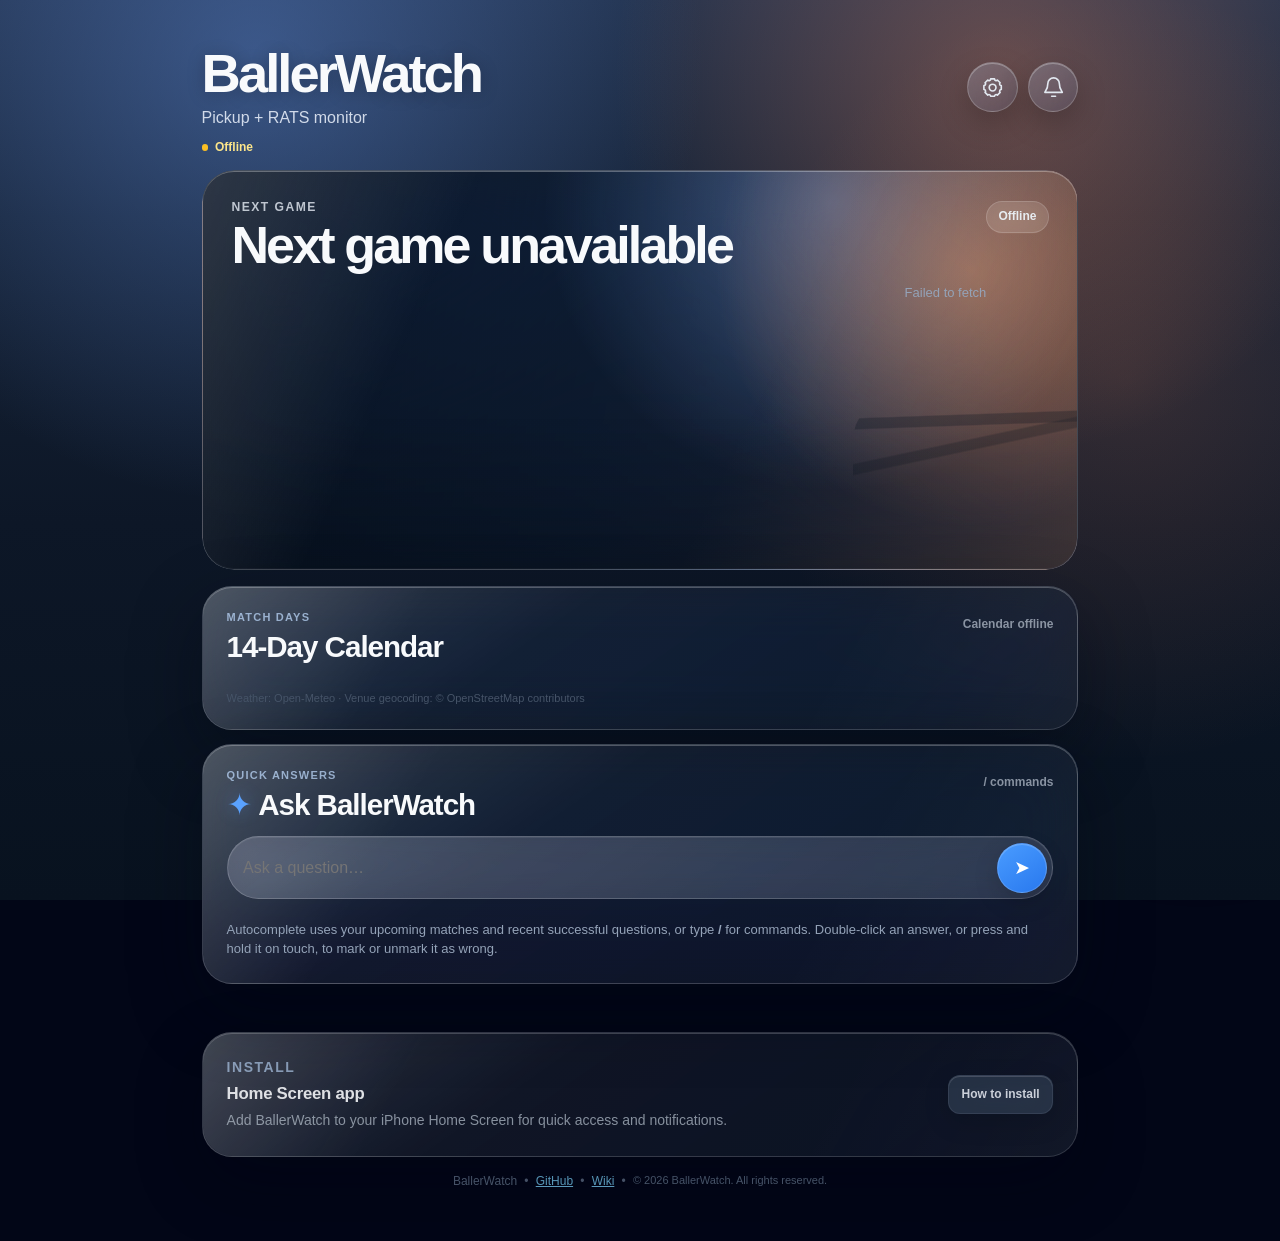
==== docs/index.html @ 90f69147 "BallerWatch 6.3.2: fix first double-tap activation" ====
<!doctype html>
<html lang="en">
<head>
  <meta charset="utf-8">
  <meta name="viewport" content="width=device-width, initial-scale=1, viewport-fit=cover">
  <meta name="theme-color" content="#182235">
  <meta name="referrer" content="no-referrer">
  <meta http-equiv="Content-Security-Policy"
    content="default-src 'self'; connect-src 'self' https://ballerwatch-web.vudhone.workers.dev; img-src 'self' data:; style-src 'self' 'unsafe-inline'; script-src 'self'; manifest-src 'self'; worker-src 'self'; object-src 'none'; base-uri 'none'; form-action 'self'; upgrade-insecure-requests">
  <meta name="apple-mobile-web-app-capable" content="yes">
  <meta name="apple-mobile-web-app-status-bar-style" content="black-translucent">
  <meta name="apple-mobile-web-app-title" content="BallerWatch">
  <title>BallerWatch</title>
  <link rel="manifest" href="./manifest.webmanifest?v=6.3.2">
  <link rel="icon" href="./icon.svg?v=6.3.2" type="image/svg+xml">
  <link rel="apple-touch-icon" sizes="180x180" href="./apple-touch-icon.png?v=6.3.2">
  <link rel="stylesheet" href="./styles.css?v=6.3.2">
</head>
<body>
  <div class="status-bar-glass" aria-hidden="true"></div>
  <main class="shell">
    <header class="hero">
      <div class="brand-lockup">
        <div class="brand-mark" aria-hidden="true"><img class="brand-icon" src="./icon.svg?v=6.3.2" alt=""></div>
        <div>
          <p class="eyebrow">SOCCER AT A GLANCE</p>
          <h1>BallerWatch</h1>
          <p class="subtitle">Pickup + RATS monitor</p>
        </div>
      </div>
      <div class="hero-actions">
        <button class="utility-button" id="settings-button" type="button"
          aria-label="Open settings" aria-haspopup="dialog">
          <svg viewBox="0 0 24 24" aria-hidden="true">
            <path d="M12 15.5a3.5 3.5 0 1 0 0-7 3.5 3.5 0 0 0 0 7Z"/>
            <path d="M19.4 15a1.7 1.7 0 0 0 .34 1.88l.06.06-2.83 2.83-.06-.06a1.7 1.7 0 0 0-1.88-.34 1.7 1.7 0 0 0-1.03 1.56V21h-4v-.09a1.7 1.7 0 0 0-1.03-1.56 1.7 1.7 0 0 0-1.88.34l-.06.06-2.83-2.83.06-.06A1.7 1.7 0 0 0 4.6 15a1.7 1.7 0 0 0-1.56-1.03H3v-4h.04A1.7 1.7 0 0 0 4.6 8.94a1.7 1.7 0 0 0-.34-1.88L4.2 7l2.83-2.83.06.06a1.7 1.7 0 0 0 1.88.34A1.7 1.7 0 0 0 10 3.01V3h4v.01a1.7 1.7 0 0 0 1.03 1.56 1.7 1.7 0 0 0 1.88-.34l.06-.06L19.8 7l-.06.06a1.7 1.7 0 0 0-.34 1.88 1.7 1.7 0 0 0 1.56 1.03H21v4h-.04A1.7 1.7 0 0 0 19.4 15Z"/>
          </svg>
        </button>
        <button class="bell-button utility-button" id="notification-bell" type="button"
          aria-label="Open notifications" aria-haspopup="dialog">
          <svg viewBox="0 0 24 24" aria-hidden="true">
            <path d="M18 8a6 6 0 0 0-12 0c0 7-3 7-3 9h18c0-2-3-2-3-9M10 21h4"/>
          </svg>
          <span class="notification-badge" id="notification-badge" hidden>0</span>
        </button>
      </div>
    </header>

    <div class="system-line">
      <span class="system-dot" aria-hidden="true"></span>
      <span id="system-status">Connecting…</span>
    </div>

    <div class="spotlight-carousel" id="spotlight-carousel">
      <button class="spotlight-edge-control spotlight-edge-previous" id="spotlight-previous"
        type="button" aria-label="Previous game" disabled>
        <span aria-hidden="true">‹</span>
      </button>
      <button class="spotlight-edge-control spotlight-edge-next" id="spotlight-next"
        type="button" aria-label="Next game" disabled>
        <span aria-hidden="true">›</span>
      </button>
      <section class="card next-game-card spotlight-card" id="next-game-card">
        <div class="spotlight-content">
          <div class="section-heading">
            <div>
              <p class="eyebrow" id="spotlight-label">NEXT GAME</p>
              <h2 id="next-game-title">Loading…</h2>
            </div>
            <span class="status-dot" id="next-game-type">Upcoming</span>
          </div>
          <p class="next-game-meta" id="next-game-meta"></p>
          <p class="next-game-location muted" id="next-game-location"></p>
          <div class="next-game-capacity" id="next-game-capacity" hidden>
            <div class="next-game-capacity-row">
              <span class="next-game-capacity-label" id="next-game-capacity-label"></span>
              <span class="next-game-capacity-spots" id="next-game-capacity-spots"></span>
            </div>
            <div class="next-game-capacity-track" aria-hidden="true">
              <span class="next-game-capacity-fill" id="next-game-capacity-fill"></span>
            </div>
          </div>
          <div class="next-game-weather" id="next-game-weather" hidden></div>
          <div class="button-row next-game-actions" id="next-game-actions" hidden>
            <a class="button-link pickup-rsvp-link" id="next-game-rsvp"
              target="_blank" rel="noopener" hidden>RSVP</a>
            <a class="button-link" id="next-game-directions" target="_blank" rel="noopener">Directions</a>
            <button class="secondary" id="next-game-share" type="button">Share</button>
          </div>
          <p class="hint" id="next-game-hint"></p>
          <p class="match-update-credit" id="next-game-updated"></p>
        </div>
      </section>
    </div>

    <section class="card calendar-card" id="two-week-calendar" aria-expanded="false">
      <div class="section-heading calendar-heading">
        <div>
          <p class="eyebrow">MATCH DAYS</p>
          <h2 id="calendar-title">14-Day Calendar</h2>
        </div>
        <div class="calendar-heading-actions">
          <span class="calendar-updated" id="calendar-updated">Weather every 6h</span>
        </div>
      </div>
      <div class="calendar-grid" id="calendar-grid" aria-label="Two-week game calendar"></div>
      <div class="calendar-game-picker" id="calendar-game-picker" hidden></div>
      <p class="weather-credit">Weather: Open-Meteo · Venue geocoding: © OpenStreetMap contributors</p>
    </section>

    <section class="card ask-card">
      <div class="section-heading">
        <div>
          <p class="eyebrow">QUICK ANSWERS</p>
          <h2>Ask BallerWatch</h2>
        </div>
        <span class="ask-shortcut">/ commands</span>
      </div>
      <form id="question-form">
        <label class="sr-only" for="question">Question</label>
        <div class="question-row">
          <div class="question-input-wrap">
            <input id="question" name="question" maxlength="600" autocomplete="off"
              placeholder="Ask a question…" role="combobox"
              aria-autocomplete="list" aria-expanded="false" aria-controls="question-suggestions" required>
            <div class="question-suggestions" id="question-suggestions" role="listbox" hidden></div>
          </div>
          <button type="submit">Ask</button>
        </div>
      </form>
      <div class="answer" id="answer" hidden></div>
      <div class="answer-feedback-controls">
        <p class="answer-feedback-status" id="answer-feedback-status" hidden></p>
      </div>
      <p class="hint">Autocomplete uses your upcoming matches and recent successful questions, or type <strong>/</strong> for commands. Double-click an answer, or press and hold it on touch, to mark or unmark it as wrong.</p>
    </section>

    <footer>
      <section class="card footer-install" id="install-card">
        <div class="footer-install-copy">
          <p class="eyebrow">INSTALL</p>
          <strong>Home Screen app</strong>
          <p id="install-copy">Add BallerWatch to your iPhone Home Screen for quick access and notifications.</p>
        </div>
        <button class="secondary compact-button" id="install-help" type="button">How to install</button>
      </section>
      <div class="footer-links">
        <button id="version" class="version-trigger" type="button"
          aria-label="BallerWatch version. Double-tap on touch or double-click on desktop to edit the selected match.">BallerWatch</button>
        <span>•</span>
        <a href="https://github.com/vudh1/ballerwatch">GitHub</a>
        <span>•</span>
        <a href="https://github.com/vudh1/ballerwatch/wiki">Wiki</a>
        <span>•</span>
        <span class="copyright">© 2026 BallerWatch. All rights reserved.</span>
      </div>
    </footer>
  </main>

  <dialog id="notification-dialog" class="notification-dialog">
    <div class="dialog-shell">
      <div class="section-heading">
        <div>
          <p class="eyebrow">NOTIFICATIONS</p>
          <h2>Recent updates</h2>
        </div>
        <div class="dialog-actions">
          <label class="push-compact" aria-label="Push notifications">
            <span class="switch-state" id="bell-push-status">Off</span>
            <span class="switch switch-compact">
              <input id="bell-push-toggle" type="checkbox" role="switch">
              <span class="switch-track" aria-hidden="true">
                <span class="switch-thumb"></span>
              </span>
            </span>
          </label>
          <button class="icon-button" id="refresh-board" type="button" aria-label="Refresh notifications">↻</button>
          <button class="icon-button" id="close-notifications" type="button" aria-label="Close notifications">×</button>
        </div>
      </div>
      <div class="notification-test-row">
        <button class="subtle-action" id="test-notification" type="button">Send test</button>
        <button class="subtle-action subtle-danger" id="delete-all-notifications" type="button">Delete all</button>
        <span class="hint" id="test-notification-status"></span>
      </div>
      <div id="board" class="board">
        <p class="muted">Loading updates…</p>
      </div>
    </div>
  </dialog>

  <dialog id="notification-reader" class="notification-reader">
    <div class="notification-reader-shell">
      <div class="notification-reader-header">
        <button class="icon-button" id="close-notification-reader" type="button"
          aria-label="Back to notifications">←</button>
        <span>Notification</span>
      </div>
      <article class="notification-reader-content">
        <h2 id="notification-reader-title">BallerWatch update</h2>
        <time id="notification-reader-time"></time>
        <p id="notification-reader-body"></p>
      </article>
    </div>
  </dialog>

  <dialog id="settings-dialog" class="settings-dialog">
    <div class="dialog-shell">
      <div class="section-heading">
        <div>
          <p class="eyebrow">SETTINGS</p>
          <h2>User settings</h2>
        </div>
        <button class="icon-button" id="close-settings" type="button" aria-label="Close settings">×</button>
      </div>

      <section id="settings-login-view">
        <p class="muted">Sign in to manage your private BallerWatch settings on this device.</p>
        <form id="owner-login-form" class="settings-form">
          <label for="owner-login-username">Username</label>
          <input id="owner-login-username" type="text" autocomplete="username"
            maxlength="32" value="admin" placeholder="Username" required>
          <label for="owner-login-password">Password</label>
          <input id="owner-login-password" type="password" autocomplete="current-password"
            maxlength="200" placeholder="Password" required>
          <button type="submit">Sign in</button>
        </form>
        <p class="hint" id="owner-login-status"></p>
        <p class="privacy-note">The existing BallerWatch account is <strong>admin</strong>. Password recovery is performed from <strong>Reset web user password</strong> and now targets a username.</p>
      </section>

      <section id="settings-owner-view" hidden>
        <p class="settings-account-summary" id="current-user-summary"></p>
        <form id="owner-settings-form" class="settings-form">
          <label for="owner-name">Pickup RSVP name</label>
          <input id="owner-name" maxlength="120" autocomplete="name"
            placeholder="Your RSVP display name">

          <div id="owner-team-settings">
            <label for="owner-teams">League teams to monitor</label>
            <textarea id="owner-teams" rows="5" maxlength="1200"
              placeholder="One team per line"></textarea>
            <p class="hint">Shared app setting. Administrator changes take effect on the next league refresh.</p>
          </div>

          <button type="submit">Save changes</button>
        </form>
        <p class="hint" id="owner-settings-status"></p>

        <section id="user-management" hidden>
          <div class="settings-divider"></div>
          <h3 class="settings-subheading">Users</h3>
          <div class="settings-user-list" id="user-list"></div>
          <form id="user-create-form" class="settings-form">
            <label for="user-create-username">New username</label>
            <input id="user-create-username" maxlength="32" autocomplete="off"
              placeholder="teammate" required>
            <label for="user-create-name">Pickup RSVP name</label>
            <input id="user-create-name" maxlength="120" autocomplete="off"
              placeholder="RSVP display name">
            <label for="user-create-password">Initial password</label>
            <input id="user-create-password" type="password" minlength="12" maxlength="200"
              autocomplete="new-password" placeholder="At least 12 characters" required>
            <button type="submit">Add user</button>
          </form>
          <p class="hint" id="user-create-status"></p>
        </section>

        <div class="settings-divider"></div>
        <form id="owner-password-form" class="settings-form">
          <label for="owner-password-new">User sign-in password</label>
          <input id="owner-password-new" type="password" autocomplete="new-password"
            minlength="12" maxlength="200" placeholder="At least 12 characters" required>
          <label for="owner-password-confirm">Confirm password</label>
          <input id="owner-password-confirm" type="password" autocomplete="new-password"
            minlength="12" maxlength="200" placeholder="Repeat user password" required>
          <button type="submit">Set or change password</button>
        </form>
        <p class="hint" id="owner-password-status"></p>
        <p class="privacy-note">Password recovery and first-time bootstrap are handled by the repository's <strong>Reset web user password</strong> GitHub Action. The plaintext password is never written to runtime state or workflow logs.</p>
        <button class="subtle-action" id="owner-disconnect" type="button">Disconnect this device</button>
        <button class="subtle-action" id="owner-revoke" type="button">Sign out all my devices</button>
      </section>
    </div>
  </dialog>

  <dialog id="match-override-dialog" class="settings-dialog">
    <div class="dialog-shell match-override-shell">
      <div class="section-heading">
        <div>
          <p class="eyebrow">MANUAL OVERRIDE</p>
          <h2 id="match-override-title">Edit selected match</h2>
        </div>
        <button class="icon-button" id="close-match-override" type="button"
          aria-label="Close match editor">×</button>
      </div>
      <p class="muted" id="match-override-copy">
        Manual values take priority over the discovered match until you reset them.
      </p>
      <form id="match-override-form" class="settings-form">
        <label for="match-override-date">Date</label>
        <input id="match-override-date" type="date" required>

        <div class="match-override-time-grid">
          <div>
            <label for="match-override-start">Start time</label>
            <input id="match-override-start" type="time">
          </div>
          <div>
            <label for="match-override-end">End time</label>
            <input id="match-override-end" type="time">
          </div>
        </div>

        <label for="match-override-location">Location</label>
        <input id="match-override-location" maxlength="240"
          placeholder="Field or venue">

        <div class="match-override-actions">
          <button class="subtle-action subtle-danger" id="match-override-reset"
            type="button">Reset to source</button>
          <button class="secondary" id="match-override-cancel" type="button">Cancel</button>
          <button type="submit">Save override</button>
        </div>
      </form>
      <p class="hint" id="match-override-status"></p>
      <p class="privacy-note">Administrator only. Overrides are stored encrypted and keep the original source match identity, so Reset can return to discovered data.</p>
    </div>
  </dialog>

  <dialog id="install-dialog">
    <form method="dialog">
      <h2>Install on iPhone</h2>
      <ol>
        <li>Open this page in Safari.</li>
        <li>Tap the Share button.</li>
        <li>Choose <strong>Add to Home Screen</strong>.</li>
        <li>Open BallerWatch from the new Home Screen icon.</li>
        <li>Open the notification bell and turn <strong>Push notifications</strong> on.</li>
      </ol>
      <p class="muted">iPhone Web Push requires the site to be opened as a Home Screen web app.</p>
      <button>Done</button>
    </form>
  </dialog>

  <script type="module" src="./app.js?v=6.3.2"></script>
</body>
</html>
---- docs/styles.css ----
:root {
  color-scheme: dark;
  font-family: -apple-system, BlinkMacSystemFont, "Segoe UI", Roboto, Helvetica, Arial, sans-serif;
  background: #020617;
  color: #f8fafc;
  --card: rgba(15, 23, 42, 0.86);
  --border: rgba(148, 163, 184, 0.16);
  --muted: #94a3b8;
  --accent: #38bdf8;
  --accent-strong: #0ea5e9;
  --good: #34d399;
  --warn: #fbbf24;
}

* { box-sizing: border-box; }
[hidden] { display: none !important; }

body {
  margin: 0;
  min-height: 100vh;
  background:
    radial-gradient(circle at 15% -10%, rgba(14, 165, 233, 0.28), transparent 34rem),
    radial-gradient(circle at 100% 25%, rgba(16, 185, 129, 0.12), transparent 30rem),
    #020617;
}

button, input, textarea { font: inherit; }

button {
  border: 0;
  border-radius: 12px;
  padding: 0.78rem 1rem;
  font-weight: 700;
  color: #001018;
  background: linear-gradient(135deg, #7dd3fc, #38bdf8);
  cursor: pointer;
}

button:disabled { opacity: 0.55; cursor: wait; }

button.secondary {
  color: #e2e8f0;
  background: rgba(51, 65, 85, 0.75);
  border: 1px solid var(--border);
}

.shell {
  width: min(760px, 100%);
  margin: 0 auto;
  padding: max(1.25rem, env(safe-area-inset-top)) 1rem max(2rem, env(safe-area-inset-bottom));
}

.hero {
  display: flex;
  align-items: flex-start;
  justify-content: space-between;
  gap: 1rem;
  padding: 1.5rem 0 1rem;
}

.hero-actions {
  display: flex;
  align-items: center;
  gap: 0.55rem;
}

h1 { font-size: clamp(2rem, 8vw, 3.25rem); margin: 0.15rem 0 0; letter-spacing: -0.045em; }
h2 { margin: 0; font-size: 1.1rem; }
p { line-height: 1.5; }
.subtitle { color: #cbd5e1; margin: 0.5rem 0 0; }
.eyebrow { color: var(--accent); font-weight: 800; font-size: 0.72rem; letter-spacing: 0.13em; margin: 0 0 0.3rem; }
.muted, .hint { color: var(--muted); }
.hint { font-size: 0.82rem; margin-bottom: 0; }

.status-pill, .status-dot {
  flex: 0 0 auto;
  font-size: 0.75rem;
  border-radius: 999px;
  padding: 0.42rem 0.7rem;
  background: rgba(51, 65, 85, 0.72);
  border: 1px solid var(--border);
  color: #cbd5e1;
}

.utility-button {
  position: relative;
  display: grid;
  place-items: center;
  width: 2.55rem;
  height: 2.55rem;
  padding: 0;
  border: 1px solid var(--border);
  border-radius: 999px;
  color: #e2e8f0;
  background: rgba(51, 65, 85, 0.72);
}

.utility-button svg {
  width: 1.25rem;
  height: 1.25rem;
  fill: none;
  stroke: currentColor;
  stroke-width: 1.8;
  stroke-linecap: round;
  stroke-linejoin: round;
}

.notification-badge {
  position: absolute;
  top: -0.3rem;
  right: -0.25rem;
  min-width: 1.1rem;
  height: 1.1rem;
  padding: 0 0.28rem;
  display: grid;
  place-items: center;
  border-radius: 999px;
  font-size: 0.62rem;
  color: #fff;
  background: #ef4444;
  border: 2px solid #020617;
}

.card {
  margin: 0.9rem 0;
  padding: 1rem;
  border-radius: 18px;
  background: var(--card);
  border: 1px solid var(--border);
  box-shadow: 0 18px 50px rgba(0, 0, 0, 0.16);
  backdrop-filter: blur(18px);
}

.section-heading {
  display: flex;
  align-items: center;
  justify-content: space-between;
  gap: 1rem;
}

.button-row { display: flex; gap: 0.65rem; flex-wrap: wrap; }

.question-row {
  display: grid;
  grid-template-columns: 1fr auto;
  gap: 0.6rem;
  margin-top: 0.9rem;
}

input,
textarea {
  width: 100%;
  min-width: 0;
  border-radius: 12px;
  border: 1px solid var(--border);
  color: #f8fafc;
  background: rgba(2, 6, 23, 0.72);
  padding: 0.8rem 0.9rem;
  outline: none;
}

input:focus,
textarea:focus { border-color: rgba(56, 189, 248, 0.8); box-shadow: 0 0 0 3px rgba(56, 189, 248, 0.12); }

textarea {
  resize: vertical;
}



.question-input-wrap {
  position: relative;
  min-width: 0;
}

.question-suggestions {
  position: absolute;
  z-index: 20;
  top: calc(100% + 0.4rem);
  left: 0;
  right: 0;
  max-height: 19rem;
  overflow-y: auto;
  border: 1px solid var(--border);
  border-radius: 14px;
  padding: 0.35rem;
  background: #0f172a;
  box-shadow: 0 18px 42px rgba(0, 0, 0, 0.38);
}

.question-suggestion {
  display: flex;
  width: 100%;
  align-items: baseline;
  justify-content: space-between;
  gap: 0.8rem;
  padding: 0.72rem 0.8rem;
  border-radius: 10px;
  color: #e2e8f0;
  background: transparent;
  text-align: left;
}

.question-suggestion:hover,
.question-suggestion[aria-selected="true"] {
  color: #f8fafc;
  background: rgba(56, 189, 248, 0.13);
}

.question-suggestion strong {
  font-size: 0.9rem;
}

.question-suggestion span {
  color: var(--muted);
  font-size: 0.75rem;
  font-weight: 500;
  text-align: right;
}

.answer {
  white-space: pre-wrap;
  margin-top: 0.8rem;
  padding: 0.9rem;
  border-radius: 12px;
  color: #dbeafe;
  background: rgba(14, 165, 233, 0.09);
  border: 1px solid rgba(56, 189, 248, 0.18);
  touch-action: pan-y;
}

.answer-feedback-status {
  margin: 0.38rem 0 0;
  color: #64748b;
  font-size: 0.7rem;
}

.answer-feedback-pending {
  border-color: rgba(251, 191, 36, 0.38);
}

.answer-feedback-sent {
  border-color: rgba(52, 211, 153, 0.34);
}

.board {
  display: grid;
  gap: 0.7rem;
  margin-top: 0.9rem;
  max-height: min(62vh, 34rem);
  overflow-y: auto;
  overscroll-behavior: contain;
}

.notice {
  padding: 0.85rem;
  border-radius: 14px;
  background: rgba(2, 6, 23, 0.56);
  border: 1px solid rgba(148, 163, 184, 0.12);
}

.notice h3 { margin: 0; font-size: 0.98rem; }
.notice p { margin: 0.38rem 0 0; white-space: pre-wrap; color: #cbd5e1; }
.notice time { display: block; margin-top: 0.55rem; color: #64748b; font-size: 0.75rem; }

.icon-button { padding: 0.45rem 0.7rem; color: #e2e8f0; background: rgba(51, 65, 85, 0.7); }
.dialog-actions { display: flex; gap: 0.45rem; }

footer {
  color: #64748b;
  font-size: 0.78rem;
  padding: 1.2rem 0;
}

.footer-install {
  display: flex;
  align-items: center;
  justify-content: space-between;
  gap: 1rem;
  margin-bottom: 1rem;
  padding: 0.85rem 0;
  border-top: 1px solid var(--border);
  border-bottom: 1px solid var(--border);
  color: #cbd5e1;
}

.footer-install strong {
  color: #e2e8f0;
  font-size: 0.88rem;
}

.footer-install p {
  margin: 0.25rem 0 0;
  color: var(--muted);
}

.footer-links {
  display: flex;
  flex-wrap: wrap;
  justify-content: center;
  gap: 0.45rem;
}

.compact-button {
  flex: 0 0 auto;
  padding: 0.6rem 0.8rem;
  font-size: 0.78rem;
}

a { color: #7dd3fc; }

dialog {
  width: min(92vw, 520px);
  border: 1px solid var(--border);
  border-radius: 18px;
  color: #f8fafc;
  background: #0f172a;
}

dialog::backdrop { background: rgba(2, 6, 23, 0.78); }
dialog li { margin: 0.55rem 0; }

.notification-dialog {
  width: min(94vw, 620px);
  max-height: 82vh;
  padding: 0;
}

.dialog-shell { padding: 1rem; }

.sr-only {
  position: absolute;
  width: 1px; height: 1px;
  padding: 0; margin: -1px;
  overflow: hidden; clip: rect(0,0,0,0);
  white-space: nowrap; border: 0;
}

@media (max-width: 560px) {
  .hero { align-items: flex-start; }
  .hero-actions { flex-direction: row; align-items: center; flex-wrap: nowrap; }
  .footer-install { align-items: flex-start; flex-direction: column; }
  .question-row { grid-template-columns: 1fr; }
  .question-row button { width: 100%; }
}


.notification-push-row {
  display: flex;
  align-items: center;
  justify-content: space-between;
  gap: 1rem;
  margin-top: 0.9rem;
  padding: 0.8rem 0;
  border-top: 1px solid var(--border);
  border-bottom: 1px solid var(--border);
}

.notification-push-row strong {
  display: block;
  font-size: 0.92rem;
}

.switch-state {
  display: block;
  margin-top: 0.2rem;
  color: var(--muted);
  font-size: 0.75rem;
}

.switch {
  position: relative;
  display: inline-flex;
  align-items: center;
  flex: 0 0 auto;
  cursor: pointer;
}

.switch input {
  position: absolute;
  width: 1px;
  height: 1px;
  opacity: 0;
  pointer-events: none;
}

.switch-track {
  position: relative;
  width: 3rem;
  height: 1.75rem;
  border-radius: 999px;
  background: rgba(71, 85, 105, 0.9);
  border: 1px solid var(--border);
  transition: background 160ms ease, opacity 160ms ease;
}

.switch-thumb {
  position: absolute;
  top: 0.18rem;
  left: 0.18rem;
  width: 1.28rem;
  height: 1.28rem;
  border-radius: 999px;
  background: #f8fafc;
  transition: transform 160ms ease;
}

.switch input:checked + .switch-track {
  background: var(--good);
}

.switch input:checked + .switch-track .switch-thumb {
  transform: translateX(1.24rem);
}

.switch input:focus-visible + .switch-track {
  outline: 3px solid rgba(56, 189, 248, 0.28);
  outline-offset: 2px;
}

.switch input:disabled + .switch-track {
  opacity: 0.45;
  cursor: not-allowed;
}


.next-game-card {
  overflow: hidden;
}

.next-game-meta {
  margin: 0.75rem 0 0;
  color: #e2e8f0;
  font-weight: 600;
}

.next-game-location {
  margin: 0.35rem 0 0;
}

.next-game-actions {
  margin-top: 0.9rem;
}

.button-link {
  display: inline-flex;
  align-items: center;
  justify-content: center;
  min-height: 2.75rem;
  border-radius: 12px;
  padding: 0.78rem 1rem;
  color: #001018;
  background: linear-gradient(135deg, #7dd3fc, #38bdf8);
  font-weight: 700;
  text-decoration: none;
}

.notification-test-row {
  display: flex;
  align-items: baseline;
  gap: 0.5rem;
  margin-top: 0.35rem;
  min-height: 1.25rem;
}

.notification-test-row .hint {
  margin: 0;
  font-size: 0.72rem;
}

.subtle-action {
  padding: 0.15rem 0;
  border-radius: 0;
  color: #64748b;
  background: transparent;
  font-size: 0.72rem;
  font-weight: 600;
  text-decoration: underline;
  text-underline-offset: 0.16rem;
}

.subtle-action:hover {
  color: #94a3b8;
}


.settings-dialog {
  width: min(92vw, 500px);
}

.settings-form {
  display: grid;
  gap: 0.7rem;
  margin-top: 1rem;
}

.settings-form label {
  color: #cbd5e1;
  font-size: 0.82rem;
  font-weight: 700;
}

.settings-form .hint {
  margin: -0.25rem 0 0.1rem;
}

.privacy-note {
  margin: 1rem 0 0.65rem;
  color: #64748b;
  font-size: 0.72rem;
  line-height: 1.45;
}


/* v5 dashboard */
:root {
  --surface: rgba(10, 17, 31, 0.82);
  --surface-strong: rgba(15, 24, 42, 0.96);
  --surface-soft: rgba(30, 41, 59, 0.55);
  --line: rgba(148, 163, 184, 0.14);
  --text-soft: #cbd5e1;
  --cyan: #67e8f9;
  --blue: #60a5fa;
}

body {
  background:
    radial-gradient(circle at 8% 0%, rgba(14, 165, 233, 0.22), transparent 30rem),
    radial-gradient(circle at 92% 16%, rgba(16, 185, 129, 0.13), transparent 26rem),
    linear-gradient(180deg, #06101f 0%, #020617 56%, #020617 100%);
}

.shell {
  width: min(900px, 100%);
  padding-inline: clamp(0.9rem, 3vw, 1.5rem);
}

.hero {
  align-items: center;
  padding: 1.05rem 0 0.45rem;
}

.brand-lockup {
  display: flex;
  align-items: center;
  gap: 0.85rem;
  min-width: 0;
}

.brand-mark {
  width: 2.8rem;
  height: 2.8rem;
  flex: 0 0 auto;
  border-radius: 14px;
  overflow: hidden;
  background: rgba(15, 23, 42, 0.52);
  border: 1px solid rgba(186, 230, 253, 0.22);
  box-shadow:
    0 9px 26px rgba(0, 8, 20, 0.28),
    inset 0 1px 0 rgba(255, 255, 255, 0.14);
}

.brand-icon {
  display: block;
  width: 100%;
  height: 100%;
  object-fit: cover;
}

.hero h1 {
  font-size: clamp(1.55rem, 5vw, 2.05rem);
  letter-spacing: -0.045em;
}

.hero .subtitle {
  max-width: 32rem;
  margin-top: 0.16rem;
  font-size: 0.84rem;
  color: #94a3b8;
}

.hero .eyebrow {
  margin-bottom: 0.08rem;
  font-size: 0.61rem;
}

.hero-actions {
  align-self: center;
}

.utility-button {
  width: 2.6rem;
  height: 2.6rem;
  background: rgba(15, 23, 42, 0.74);
  border-color: rgba(148, 163, 184, 0.18);
  box-shadow: 0 8px 26px rgba(0, 0, 0, 0.16);
}

.utility-button:active {
  transform: scale(0.96);
}

.system-line {
  display: flex;
  align-items: center;
  gap: 0.42rem;
  min-height: 1.3rem;
  margin: 0.1rem 0 0.65rem 3.65rem;
  color: #64748b;
  font-size: 0.7rem;
  font-weight: 600;
}

.system-dot {
  width: 0.42rem;
  height: 0.42rem;
  border-radius: 50%;
  background: #34d399;
  box-shadow: 0 0 0 3px rgba(52, 211, 153, 0.09);
}

.card {
  border-radius: 22px;
  background: var(--surface);
  border-color: var(--line);
  box-shadow: 0 20px 60px rgba(0, 0, 0, 0.2);
}

.spotlight-card {
  position: relative;
  overflow: hidden;
  padding: clamp(1.15rem, 3vw, 1.5rem);
  background:
    radial-gradient(circle at 90% 0%, rgba(103, 232, 249, 0.18), transparent 19rem),
    linear-gradient(145deg, rgba(15, 36, 58, 0.94), rgba(10, 17, 31, 0.93));
  border-color: rgba(103, 232, 249, 0.2);
}

.spotlight-card::after {
  content: "";
  position: absolute;
  width: 10rem;
  height: 10rem;
  right: -4rem;
  bottom: -6rem;
  border-radius: 50%;
  background: rgba(52, 211, 153, 0.08);
  filter: blur(2px);
  pointer-events: none;
}

.spotlight-card h2 {
  max-width: 80%;
  font-size: clamp(1.35rem, 5vw, 1.85rem);
  line-height: 1.08;
  letter-spacing: -0.035em;
}

.spotlight-card .status-dot {
  background: rgba(103, 232, 249, 0.1);
  border-color: rgba(103, 232, 249, 0.2);
  color: #a5f3fc;
}

.next-game-meta {
  margin-top: 0.9rem;
  font-size: 0.94rem;
}

.next-game-location {
  max-width: 38rem;
  font-size: 0.84rem;
}

.next-game-weather {
  width: fit-content;
  margin-top: 0.75rem;
  padding: 0.48rem 0.68rem;
  border-radius: 999px;
  color: #e0f2fe;
  background: rgba(2, 132, 199, 0.12);
  border: 1px solid rgba(56, 189, 248, 0.16);
  font-size: 0.78rem;
  font-weight: 700;
}

.next-game-actions {
  position: relative;
  z-index: 1;
  margin-top: 1rem;
}

.calendar-card {
  padding: clamp(1rem, 3vw, 1.3rem);
}

.calendar-heading {
  margin-bottom: 0.9rem;
}

.calendar-updated,
.ask-shortcut {
  flex: 0 0 auto;
  color: #64748b;
  font-size: 0.68rem;
  font-weight: 700;
}

.calendar-grid {
  display: grid;
  grid-template-columns: repeat(7, minmax(0, 1fr));
  gap: 0.45rem;
}

.calendar-day {
  position: relative;
  min-width: 0;
  min-height: 5.15rem;
  display: flex;
  flex-direction: column;
  align-items: center;
  gap: 0.18rem;
  padding: 0.55rem 0.2rem 0.45rem;
  border-radius: 15px;
  color: #cbd5e1;
  background: rgba(15, 23, 42, 0.58);
  border: 1px solid rgba(148, 163, 184, 0.1);
  box-shadow: none;
}

.calendar-day[aria-selected="true"] {
  color: #f8fafc;
  background:
    linear-gradient(180deg, rgba(14, 165, 233, 0.16), rgba(30, 41, 59, 0.66));
  border-color: rgba(103, 232, 249, 0.36);
  box-shadow: inset 0 0 0 1px rgba(103, 232, 249, 0.07);
}

.calendar-weekday {
  color: #64748b;
  font-size: 0.58rem;
  font-weight: 800;
  text-transform: uppercase;
  letter-spacing: 0.06em;
}

.calendar-number {
  font-size: 1rem;
  line-height: 1.2;
}

.calendar-signal {
  height: 0.72rem;
  color: #64748b;
  font-size: 0.7rem;
  font-weight: 900;
}

.calendar-signal.has-game {
  color: #67e8f9;
}

.calendar-mini-weather {
  margin-top: auto;
  color: #94a3b8;
  font-size: 0.61rem;
  white-space: nowrap;
}

.calendar-detail {
  margin-top: 0.8rem;
  border-top: 1px solid rgba(148, 163, 184, 0.1);
  padding-top: 0.8rem;
}

.calendar-detail-heading {
  margin-bottom: 0.55rem;
}

.calendar-detail-heading h3 {
  margin: 0;
  color: #e2e8f0;
  font-size: 0.8rem;
  letter-spacing: 0.01em;
}

.calendar-empty {
  margin: 0.35rem 0;
  color: #64748b;
  font-size: 0.78rem;
}

.calendar-game {
  display: grid;
  grid-template-columns: minmax(0, 1fr) auto;
  gap: 0.8rem;
  align-items: center;
  padding: 0.72rem 0;
}

.calendar-game + .calendar-game {
  border-top: 1px solid rgba(148, 163, 184, 0.08);
}

.calendar-game-main,
.calendar-game-side {
  display: flex;
  flex-direction: column;
  gap: 0.22rem;
}

.calendar-game-main strong {
  font-size: 0.9rem;
  color: #f8fafc;
}

.calendar-game-main span,
.calendar-game-weather {
  color: #94a3b8;
  font-size: 0.73rem;
}

.calendar-game-side {
  align-items: flex-end;
  text-align: right;
}

.calendar-game-weather {
  color: #cbd5e1;
  font-weight: 600;
}

.calendar-directions {
  font-size: 0.72rem;
  font-weight: 700;
  text-decoration: none;
}

.weather-credit {
  margin: 0.7rem 0 0;
  color: #475569;
  font-size: 0.61rem;
}

.ask-card {
  padding: clamp(1rem, 3vw, 1.3rem);
}

.ask-card .question-row {
  margin-top: 0.75rem;
  padding: 0.32rem;
  border-radius: 16px;
  background: rgba(2, 6, 23, 0.62);
  border: 1px solid rgba(148, 163, 184, 0.13);
}

.ask-card input {
  border: 0;
  background: transparent;
  box-shadow: none;
  padding: 0.72rem 0.76rem;
}

.ask-card input:focus {
  border: 0;
  box-shadow: none;
}

.ask-card .question-row > button {
  align-self: stretch;
  min-width: 4.4rem;
  border-radius: 12px;
}

.answer {
  border-radius: 16px;
  background: rgba(14, 165, 233, 0.065);
}

.footer-install {
  border-radius: 16px;
  padding-inline: 0.8rem;
  background: rgba(15, 23, 42, 0.42);
}

dialog {
  border-radius: 22px;
  background: #0b1322;
  box-shadow: 0 28px 90px rgba(0, 0, 0, 0.5);
}

@media (max-width: 560px) {
  .shell {
    padding-inline: 0.85rem;
  }

  .hero {
    gap: 0.65rem;
  }

  .brand-mark {
    width: 2.45rem;
    height: 2.45rem;
    border-radius: 12px;
  }

  .hero h1 {
    font-size: 1.45rem;
  }

  .hero .subtitle {
    display: none;
  }

  .system-line {
    margin-left: 3.25rem;
  }

  .calendar-grid {
    gap: 0.3rem;
  }

  .calendar-day {
    min-height: 4.75rem;
    border-radius: 13px;
    padding-inline: 0.08rem;
  }

  .calendar-mini-weather {
    font-size: 0.56rem;
  }

  .calendar-game {
    grid-template-columns: 1fr;
    gap: 0.4rem;
  }

  .calendar-game-side {
    align-items: flex-start;
    text-align: left;
  }

  .ask-card .question-row {
    grid-template-columns: 1fr auto;
  }

  .ask-card .question-row button {
    width: auto;
  }
}


/* v5.1 liquid glass */
:root {
  --glass-fill: rgba(12, 22, 38, 0.46);
  --glass-fill-strong: rgba(15, 28, 47, 0.62);
  --glass-line: rgba(255, 255, 255, 0.14);
  --glass-highlight: rgba(255, 255, 255, 0.22);
  --glass-shadow: rgba(0, 0, 0, 0.34);
  --glass-cyan: rgba(103, 232, 249, 0.2);
  --glass-blue: rgba(96, 165, 250, 0.16);
}

html {
  background: #020617;
}

body {
  position: relative;
  min-height: 100vh;
  background:
    radial-gradient(circle at 12% 5%, rgba(56, 189, 248, 0.24), transparent 30rem),
    radial-gradient(circle at 88% 12%, rgba(45, 212, 191, 0.16), transparent 28rem),
    radial-gradient(circle at 55% 82%, rgba(99, 102, 241, 0.13), transparent 34rem),
    linear-gradient(180deg, #07111f 0%, #030817 52%, #020617 100%);
  background-attachment: fixed;
}

body::before,
body::after {
  content: "";
  position: fixed;
  z-index: -1;
  width: 18rem;
  height: 18rem;
  border-radius: 50%;
  filter: blur(56px);
  opacity: 0.45;
  pointer-events: none;
}

body::before {
  top: 10%;
  left: -7rem;
  background: rgba(14, 165, 233, 0.28);
}

body::after {
  right: -8rem;
  bottom: 7%;
  background: rgba(45, 212, 191, 0.18);
}

.card,
.footer-install,
.question-suggestions,
dialog {
  background:
    linear-gradient(145deg, rgba(255, 255, 255, 0.10), rgba(255, 255, 255, 0.025) 34%, rgba(6, 12, 24, 0.18)),
    var(--glass-fill);
  border: 1px solid var(--glass-line);
  box-shadow:
    inset 0 1px 0 var(--glass-highlight),
    inset 0 -1px 0 rgba(255, 255, 255, 0.03),
    0 24px 70px var(--glass-shadow);
  -webkit-backdrop-filter: blur(26px) saturate(175%);
  backdrop-filter: blur(26px) saturate(175%);
}

.card {
  overflow: hidden;
}

.card::before,
dialog::before {
  content: "";
  position: absolute;
  inset: 0;
  border-radius: inherit;
  background: linear-gradient(120deg, rgba(255, 255, 255, 0.12), transparent 24%, transparent 70%, rgba(255, 255, 255, 0.035));
  pointer-events: none;
}

.card > *,
dialog > * {
  position: relative;
  z-index: 1;
}

.spotlight-card {
  background:
    radial-gradient(circle at 84% 8%, rgba(103, 232, 249, 0.24), transparent 18rem),
    radial-gradient(circle at 10% 110%, rgba(45, 212, 191, 0.14), transparent 17rem),
    linear-gradient(145deg, rgba(255, 255, 255, 0.11), rgba(10, 24, 42, 0.40)),
    rgba(8, 20, 36, 0.52);
  border-color: rgba(165, 243, 252, 0.24);
  box-shadow:
    inset 0 1px 0 rgba(255, 255, 255, 0.22),
    0 22px 68px rgba(0, 0, 0, 0.32),
    0 0 0 1px rgba(103, 232, 249, 0.04);
  -webkit-backdrop-filter: blur(30px) saturate(190%);
  backdrop-filter: blur(30px) saturate(190%);
  transition: transform 180ms ease, border-color 180ms ease, box-shadow 180ms ease;
}

.spotlight-card.spotlight-selected {
  border-color: rgba(103, 232, 249, 0.36);
  box-shadow:
    inset 0 1px 0 rgba(255, 255, 255, 0.25),
    0 24px 72px rgba(0, 0, 0, 0.34),
    0 0 0 1px rgba(103, 232, 249, 0.08);
}

.utility-button,
.icon-button,
.button-link,
.secondary,
.question-row > button,
.settings-form button {
  border: 1px solid rgba(255, 255, 255, 0.16);
  background:
    linear-gradient(145deg, rgba(255, 255, 255, 0.13), rgba(255, 255, 255, 0.04)),
    rgba(15, 23, 42, 0.44);
  box-shadow:
    inset 0 1px 0 rgba(255, 255, 255, 0.18),
    0 8px 24px rgba(0, 0, 0, 0.18);
  -webkit-backdrop-filter: blur(18px) saturate(170%);
  backdrop-filter: blur(18px) saturate(170%);
}

.button-link,
.question-row > button,
.settings-form button:not(.secondary) {
  color: #effcff;
  background:
    linear-gradient(145deg, rgba(125, 211, 252, 0.26), rgba(56, 189, 248, 0.12)),
    rgba(8, 47, 73, 0.48);
}

.utility-button:hover,
.icon-button:hover,
.calendar-day:not(:disabled):hover,
.calendar-game-choice:hover {
  border-color: rgba(255, 255, 255, 0.24);
  background-color: rgba(30, 41, 59, 0.58);
}

.calendar-card,
.ask-card {
  background:
    linear-gradient(145deg, rgba(255, 255, 255, 0.085), rgba(255, 255, 255, 0.02)),
    rgba(9, 18, 32, 0.44);
}

.calendar-day {
  min-height: 5.2rem;
  border: 1px solid rgba(255, 255, 255, 0.09);
  background:
    linear-gradient(155deg, rgba(255, 255, 255, 0.075), rgba(255, 255, 255, 0.02)),
    rgba(15, 23, 42, 0.28);
  box-shadow: inset 0 1px 0 rgba(255, 255, 255, 0.08);
  -webkit-backdrop-filter: blur(14px) saturate(155%);
  backdrop-filter: blur(14px) saturate(155%);
  transition: transform 160ms ease, background 160ms ease, border-color 160ms ease;
}

.calendar-day:not(:disabled):active {
  transform: scale(0.97);
}

.calendar-day:disabled {
  cursor: default;
  opacity: 0.45;
}

.calendar-day[aria-selected="true"] {
  color: #f8fdff;
  background:
    radial-gradient(circle at 50% 0%, rgba(103, 232, 249, 0.18), transparent 75%),
    linear-gradient(155deg, rgba(255, 255, 255, 0.12), rgba(56, 189, 248, 0.07)),
    rgba(9, 37, 58, 0.46);
  border-color: rgba(165, 243, 252, 0.32);
  box-shadow:
    inset 0 1px 0 rgba(255, 255, 255, 0.17),
    0 8px 24px rgba(2, 132, 199, 0.12);
}

.calendar-game-picker {
  display: flex;
  flex-wrap: wrap;
  gap: 0.5rem;
  margin-top: 0.8rem;
}

.calendar-game-choice {
  display: inline-flex;
  align-items: baseline;
  gap: 0.42rem;
  padding: 0.52rem 0.72rem;
  border-radius: 999px;
  color: #cbd5e1;
  border: 1px solid rgba(255, 255, 255, 0.10);
  background: rgba(15, 23, 42, 0.34);
  box-shadow: inset 0 1px 0 rgba(255, 255, 255, 0.08);
  -webkit-backdrop-filter: blur(14px) saturate(150%);
  backdrop-filter: blur(14px) saturate(150%);
}

.calendar-game-choice[aria-pressed="true"] {
  color: #ecfeff;
  border-color: rgba(103, 232, 249, 0.34);
  background: rgba(14, 116, 144, 0.20);
}

.calendar-game-choice strong {
  font-size: 0.72rem;
}

.calendar-game-choice span {
  color: #94a3b8;
  font-size: 0.66rem;
}

.ask-card .question-row {
  background:
    linear-gradient(145deg, rgba(255, 255, 255, 0.07), rgba(255, 255, 255, 0.015)),
    rgba(2, 6, 23, 0.38);
  border: 1px solid rgba(255, 255, 255, 0.11);
  box-shadow: inset 0 1px 0 rgba(255, 255, 255, 0.08);
  -webkit-backdrop-filter: blur(18px) saturate(165%);
  backdrop-filter: blur(18px) saturate(165%);
}

.question-suggestions {
  background:
    linear-gradient(145deg, rgba(255, 255, 255, 0.08), rgba(255, 255, 255, 0.025)),
    rgba(9, 18, 32, 0.76);
}

.notification-push-row,
.answer,
.next-game-weather {
  background:
    linear-gradient(145deg, rgba(255, 255, 255, 0.08), rgba(255, 255, 255, 0.02)),
    rgba(14, 165, 233, 0.07);
  border-color: rgba(255, 255, 255, 0.11);
  box-shadow: inset 0 1px 0 rgba(255, 255, 255, 0.08);
}

.switch-track {
  background: rgba(51, 65, 85, 0.50);
  border: 1px solid rgba(255, 255, 255, 0.12);
  box-shadow: inset 0 1px 2px rgba(0, 0, 0, 0.26);
}

.switch input:checked + .switch-track {
  background: rgba(34, 197, 94, 0.48);
  border-color: rgba(134, 239, 172, 0.34);
}

footer {
  opacity: 0.9;
}

@supports not ((backdrop-filter: blur(1px)) or (-webkit-backdrop-filter: blur(1px))) {
  .card,
  .footer-install,
  .question-suggestions,
  dialog,
  .utility-button,
  .calendar-day,
  .calendar-game-choice {
    background-color: rgba(10, 18, 32, 0.94);
  }
}

@media (prefers-reduced-motion: reduce) {
  .spotlight-card,
  .calendar-day,
  .utility-button {
    transition: none;
  }
}

@media (max-width: 560px) {
  .card {
    border-radius: 20px;
  }

  .calendar-day {
    min-height: 4.85rem;
  }

  .calendar-game-picker {
    overflow-x: auto;
    flex-wrap: nowrap;
    padding-bottom: 0.15rem;
    scrollbar-width: none;
  }

  .calendar-game-picker::-webkit-scrollbar {
    display: none;
  }

  .calendar-game-choice {
    flex: 0 0 auto;
  }
}


/* v5.1.1 typography system */
:root {
  --font-ui: -apple-system, BlinkMacSystemFont, "Segoe UI", Roboto, Helvetica, Arial, sans-serif;
  --type-caption: 0.6875rem;
  --type-small: 0.75rem;
  --type-meta: 0.8125rem;
  --type-body: 0.875rem;
  --type-body-strong: 0.9375rem;
  --type-control: 0.875rem;
  --type-section: 1.125rem;
}

html,
body,
button,
input,
textarea {
  font-family: var(--font-ui);
  font-synthesis: none;
  -webkit-font-smoothing: antialiased;
  text-rendering: optimizeLegibility;
}

body {
  font-size: 1rem;
  line-height: 1.45;
}

h1,
h2,
h3,
p {
  font-family: inherit;
}

h1,
.hero h1 {
  font-size: clamp(1.625rem, 5vw, 2rem);
  font-weight: 700;
  line-height: 1.08;
  letter-spacing: -0.035em;
}

h2 {
  font-size: var(--type-section);
  font-weight: 700;
  line-height: 1.25;
  letter-spacing: -0.012em;
}

.spotlight-card h2 {
  font-size: clamp(1.375rem, 5vw, 1.75rem);
  font-weight: 700;
  line-height: 1.1;
  letter-spacing: -0.025em;
}

p {
  line-height: 1.45;
}

.eyebrow,
.hero .eyebrow {
  font-size: var(--type-caption);
  font-weight: 700;
  line-height: 1.2;
  letter-spacing: 0.11em;
}

.hero .subtitle {
  font-size: var(--type-body);
  line-height: 1.4;
}

.brand-mark,
.status-pill,
.status-dot,
.system-line,
.calendar-updated,
.ask-shortcut,
.switch-state,
footer,
.compact-button,
.notification-test-row .hint,
.subtle-action,
.answer-feedback-status,
.privacy-note,
.notice time,
.question-suggestion span {
  font-size: var(--type-small);
}

.status-pill,
.status-dot,
.system-line,
.calendar-updated,
.ask-shortcut,
.switch-state {
  font-weight: 600;
}

.next-game-meta {
  font-size: var(--type-body-strong);
  font-weight: 600;
  line-height: 1.4;
}

.next-game-location,
.notice p,
.footer-install p {
  font-size: var(--type-body);
  line-height: 1.45;
}

.next-game-weather,
.settings-form label {
  font-size: var(--type-meta);
  font-weight: 600;
}

button,
.button-link,
.calendar-game-choice,
.question-suggestion {
  font-size: var(--type-control);
}

button,
.button-link {
  font-weight: 700;
}

input,
textarea {
  font-size: 1rem;
  line-height: 1.35;
}

.hint {
  font-size: var(--type-meta);
  line-height: 1.45;
}

.answer {
  font-size: var(--type-body-strong);
  line-height: 1.5;
}

.notice h3,
.footer-install strong,
.notification-push-row strong {
  font-size: var(--type-body-strong);
  font-weight: 700;
  line-height: 1.3;
}

.calendar-weekday,
.calendar-mini-weather,
.weather-credit,
.calendar-game-choice span {
  font-size: var(--type-caption);
  line-height: 1.2;
}

.calendar-weekday {
  font-weight: 700;
  letter-spacing: 0.055em;
}

.calendar-number {
  font-size: 1rem;
  font-weight: 700;
  line-height: 1.15;
}

.calendar-signal {
  font-size: var(--type-small);
  font-weight: 800;
}

.calendar-game-choice strong {
  font-size: var(--type-small);
  font-weight: 700;
}

.icon-button {
  font-size: 1rem;
}

@media (max-width: 560px) {
  .hero h1 {
    font-size: 1.5rem;
  }

  .calendar-mini-weather {
    font-size: var(--type-caption);
  }
}


/* v5.1.3 live presence */
.system-line.is-live .system-dot {
  animation: ballerwatch-live-pulse 1.35s ease-in-out infinite;
}

.system-line.is-live #system-status {
  color: #86efac;
}

.system-line.is-offline .system-dot {
  animation: none;
  background: #fbbf24;
  box-shadow: none;
}

@keyframes ballerwatch-live-pulse {
  0%, 100% {
    opacity: 0.42;
    transform: scale(0.82);
    box-shadow: 0 0 0 2px rgba(52, 211, 153, 0.05);
  }
  50% {
    opacity: 1;
    transform: scale(1.08);
    box-shadow:
      0 0 0 4px rgba(52, 211, 153, 0.10),
      0 0 12px rgba(52, 211, 153, 0.34);
  }
}

@media (prefers-reduced-motion: reduce) {
  .system-line.is-live .system-dot {
    animation-duration: 2.4s;
  }
}


/* v5.1.4 interaction polish */
.question-input-wrap {
  display: flex;
  flex-direction: column;
  min-width: 0;
}

.ask-card .question-row {
  align-items: start;
}

.question-suggestions {
  position: static;
  z-index: auto;
  top: auto;
  right: auto;
  bottom: auto;
  left: auto;
  width: 100%;
  max-height: min(14rem, 35vh);
  margin-top: 0.45rem;
  overflow-y: auto;
  overscroll-behavior: contain;
  box-shadow:
    inset 0 1px 0 rgba(255, 255, 255, 0.08),
    0 10px 26px rgba(0, 0, 0, 0.18);
}

.ask-card .question-row > button {
  align-self: start;
  min-height: 2.85rem;
}

.answer {
  touch-action: manipulation;
}

.answer.answer-feedback-sent {
  border-color: rgba(248, 113, 113, 0.30);
  box-shadow:
    inset 0 1px 0 rgba(255, 255, 255, 0.08),
    0 0 0 1px rgba(248, 113, 113, 0.05);
}

@media (max-width: 560px) {
  .question-suggestions {
    max-height: 12rem;
  }
}


/* v5.2 notification inbox and destination sharing */
.dialog-actions {
  align-items: center;
}

.push-compact {
  display: inline-flex;
  align-items: center;
  gap: 0.35rem;
  min-height: 2.25rem;
  padding: 0 0.3rem 0 0.5rem;
  border-radius: 999px;
  color: var(--muted);
  background: rgba(15, 23, 42, 0.34);
  border: 1px solid rgba(255, 255, 255, 0.10);
  cursor: pointer;
}

.push-compact .switch-state {
  margin: 0;
  min-width: 1.6rem;
  text-align: right;
  color: #cbd5e1;
}

.switch-compact .switch-track {
  width: 2.15rem;
  height: 1.28rem;
}

.switch-compact .switch-thumb {
  top: 0.13rem;
  left: 0.13rem;
  width: 0.9rem;
  height: 0.9rem;
}

.switch-compact input:checked + .switch-track .switch-thumb {
  transform: translateX(0.86rem);
}

.board {
  gap: 0.5rem;
}

.notice {
  position: relative;
  min-height: 4.7rem;
  max-height: 5.6rem;
  overflow: hidden;
  cursor: pointer;
  touch-action: pan-y;
  transition: transform 140ms ease, opacity 140ms ease, border-color 140ms ease;
}

.notice:active {
  transform: scale(0.985);
}

.notice.is-unread {
  border-color: rgba(103, 232, 249, 0.30);
  background:
    linear-gradient(145deg, rgba(103, 232, 249, 0.08), rgba(255, 255, 255, 0.02)),
    rgba(2, 6, 23, 0.56);
}

.notice.is-unread::after {
  content: "";
  position: absolute;
  top: 0.8rem;
  right: 0.75rem;
  width: 0.42rem;
  height: 0.42rem;
  border-radius: 50%;
  background: #67e8f9;
  box-shadow: 0 0 0 3px rgba(103, 232, 249, 0.10);
}

.notice h3 {
  overflow: hidden;
  padding-right: 1rem;
  text-overflow: ellipsis;
  white-space: nowrap;
}

.notice .notice-preview {
  display: -webkit-box;
  overflow: hidden;
  margin-top: 0.28rem;
  white-space: normal;
  -webkit-box-orient: vertical;
  -webkit-line-clamp: 2;
}

.notice time {
  margin-top: 0.35rem;
}

.notification-reader {
  width: 100vw;
  max-width: none;
  height: 100dvh;
  max-height: none;
  margin: 0;
  padding: 0;
  overflow-x: hidden;
  overflow-y: auto;
  border: 0;
  border-radius: 0;
  background: #020617;
}

.notification-reader::backdrop {
  background: #020617;
}

.notification-reader-shell {
  width: min(760px, 100%);
  max-width: 100%;
  min-width: 0;
  min-height: 100dvh;
  box-sizing: border-box;
  margin: 0 auto;
  padding:
    max(1rem, env(safe-area-inset-top))
    1rem
    max(1.5rem, env(safe-area-inset-bottom));
}

.notification-reader-header {
  display: flex;
  align-items: center;
  gap: 0.75rem;
  min-height: 3rem;
  color: #cbd5e1;
  font-size: var(--type-small);
  font-weight: 700;
}

.notification-reader-content {
  width: 100%;
  max-width: 100%;
  min-width: 0;
  margin-top: 1.25rem;
  padding: 1.15rem;
  overflow: hidden;
  border-radius: 22px;
  background:
    linear-gradient(145deg, rgba(255, 255, 255, 0.09), rgba(255, 255, 255, 0.02)),
    rgba(9, 18, 32, 0.62);
  border: 1px solid rgba(255, 255, 255, 0.12);
  box-shadow: inset 0 1px 0 rgba(255, 255, 255, 0.10);
}

.notification-reader-content h2 {
  max-width: 100%;
  min-width: 0;
  overflow-wrap: anywhere;
  word-break: break-word;
  font-size: clamp(1.35rem, 5vw, 1.75rem);
}

.notification-reader-content time {
  display: block;
  margin-top: 0.45rem;
  color: #64748b;
  font-size: var(--type-small);
}

.notification-reader-content p {
  max-width: 100%;
  min-width: 0;
  margin: 1rem 0 0;
  overflow-wrap: anywhere;
  word-break: break-word;
  color: #dbeafe;
  font-size: var(--type-body-strong);
  line-height: 1.6;
  white-space: pre-wrap;
}

@media (prefers-reduced-motion: reduce) {
  .notice {
    transition: none;
  }
}

@media (max-width: 560px) {
  .notification-dialog {
    width: min(96vw, 620px);
  }

  .dialog-actions {
    gap: 0.3rem;
  }

  .push-compact {
    gap: 0.25rem;
    padding-left: 0.4rem;
  }
}


/* v5.2.1 notification fit and swipe polish */
.notification-dialog {
  max-width: calc(100vw - 1rem);
  max-height: min(86dvh, 42rem);
  overflow: hidden;
}

.notification-dialog .dialog-shell {
  display: flex;
  flex-direction: column;
  min-height: 0;
  max-height: min(86dvh, 42rem);
  overflow: hidden;
}

.notification-dialog .section-heading {
  flex: 0 0 auto;
  min-width: 0;
  gap: 0.55rem;
}

.notification-dialog .section-heading > div:first-child {
  min-width: 0;
}

.notification-dialog .section-heading h2 {
  overflow: hidden;
  text-overflow: ellipsis;
  white-space: nowrap;
}

.notification-dialog .dialog-actions {
  flex: 0 0 auto;
  flex-wrap: nowrap;
}

.notification-dialog .board {
  flex: 1 1 auto;
  min-height: 0;
  max-height: min(54dvh, 28rem);
  overflow-x: hidden;
  overflow-y: auto;
}

.notification-test-row {
  flex: 0 0 auto;
  flex-wrap: wrap;
}

.notification-test-row #test-notification-status {
  flex: 1 1 100%;
  min-width: 0;
}

.subtle-danger {
  color: #7f8a9c;
}

.subtle-danger:hover {
  color: #fca5a5;
}

.notice {
  transform: translateX(0);
  transition:
    transform 190ms cubic-bezier(0.2, 0.8, 0.2, 1),
    opacity 160ms ease,
    max-height 210ms ease,
    min-height 210ms ease,
    padding 210ms ease,
    margin 210ms ease,
    border-width 210ms ease,
    border-color 140ms ease;
  will-change: transform, opacity;
}

.notice.is-swiping {
  transition: none;
}

.notice.is-deleting {
  min-height: 0;
  max-height: 0;
  margin-top: -0.25rem;
  margin-bottom: -0.25rem;
  padding-top: 0;
  padding-bottom: 0;
  border-top-width: 0;
  border-bottom-width: 0;
  opacity: 0;
  transform: translateX(-120%);
  pointer-events: none;
}

@media (max-width: 560px) {
  .notification-dialog {
    width: calc(100vw - 0.75rem);
    max-width: calc(100vw - 0.75rem);
    max-height: calc(100dvh - 0.75rem);
  }

  .notification-dialog .dialog-shell {
    max-height: calc(100dvh - 0.75rem);
    padding: 0.85rem;
  }

  .notification-dialog .board {
    max-height: 52dvh;
  }

  .notification-dialog .section-heading {
    gap: 0.4rem;
  }

  .push-compact {
    min-height: 2.1rem;
  }
}

@media (prefers-reduced-motion: reduce) {
  .notice,
  .notice.is-deleting {
    transition: none;
  }
}


/* v5.3.3 connected-card carousel swipe */
.spotlight-carousel {
  --spotlight-train-gap: 12px;
  position: relative;
  margin: 0.9rem 0;
  overflow: hidden;
  border-radius: 24px;
  touch-action: pan-y;
  overscroll-behavior-x: none;
}

.spotlight-carousel .spotlight-card {
  width: 100%;
  height: var(--spotlight-card-height, auto);
  box-sizing: border-box;
  margin: 0;
  transform: translate3d(0, 0, 0);
}

.spotlight-measure-card {
  height: auto !important;
  min-height: 0 !important;
  visibility: hidden;
  pointer-events: none;
  transform: none !important;
  transition: none !important;
}

.spotlight-train-card {
  position: absolute;
  top: 0;
  left: 0;
  pointer-events: none;
}

.spotlight-card.is-train-dragging {
  transition: none !important;
  will-change: transform;
}

.spotlight-card.is-train-settling {
  transition: transform 260ms cubic-bezier(0.22, 0.61, 0.36, 1);
  will-change: transform;
}

html.spotlight-swipe-active,
html.spotlight-swipe-active body {
  overflow-x: hidden;
  overscroll-behavior-x: none;
}

@media (prefers-reduced-motion: reduce) {
  .spotlight-card.is-train-settling {
    transition-duration: 1ms;
  }
}


/* v5.5 iPhone dashboard visual refresh */
:root {
  --v55-glass: rgba(22, 31, 49, 0.52);
  --v55-glass-strong: rgba(22, 31, 49, 0.70);
  --v55-line: rgba(255, 255, 255, 0.18);
  --v55-highlight: rgba(255, 255, 255, 0.25);
  --v55-blue: #2f8cff;
  --v55-green: #45e47c;
  --v55-shadow: rgba(1, 7, 18, 0.42);
}

body {
  background:
    radial-gradient(circle at 78% 8%, rgba(255, 141, 92, 0.32), transparent 24rem),
    radial-gradient(circle at 20% 6%, rgba(95, 139, 218, 0.45), transparent 28rem),
    radial-gradient(circle at 88% 42%, rgba(224, 126, 87, 0.18), transparent 24rem),
    linear-gradient(180deg, #21314c 0%, #152236 24%, #0d1727 58%, #08121f 100%);
  background-attachment: fixed;
}

body::before {
  top: -5rem;
  left: -7rem;
  width: 25rem;
  height: 25rem;
  background: rgba(96, 165, 250, 0.28);
}

body::after {
  right: -7rem;
  bottom: 8%;
  width: 24rem;
  height: 24rem;
  background: rgba(251, 146, 60, 0.18);
}

.shell {
  width: min(720px, 100%);
  padding-inline: clamp(0.9rem, 3vw, 1.35rem);
}

.hero {
  padding: 1.55rem 0 0.35rem;
  align-items: center;
}

.brand-lockup {
  gap: 0;
}

.brand-mark,
.brand-lockup .eyebrow {
  display: none;
}

.hero h1,
h1 {
  font-size: clamp(2.45rem, 9vw, 3.4rem);
  font-weight: 800;
  line-height: 0.98;
  letter-spacing: -0.055em;
  text-shadow: 0 2px 18px rgba(0, 0, 0, 0.24);
}

.hero .subtitle {
  display: block;
  margin-top: 0.42rem;
  color: rgba(239, 246, 255, 0.84);
  font-size: 1rem;
  font-weight: 500;
}

.hero-actions {
  gap: 0.65rem;
}

.utility-button {
  width: 3.15rem;
  height: 3.15rem;
  border-color: rgba(255, 255, 255, 0.20);
  background:
    linear-gradient(145deg, rgba(255, 255, 255, 0.18), rgba(255, 255, 255, 0.035)),
    rgba(70, 79, 102, 0.34);
  box-shadow:
    inset 0 1px 0 rgba(255, 255, 255, 0.28),
    0 12px 30px rgba(0, 0, 0, 0.22);
  -webkit-backdrop-filter: blur(22px) saturate(170%);
  backdrop-filter: blur(22px) saturate(170%);
}

.utility-button svg {
  width: 1.45rem;
  height: 1.45rem;
  stroke-width: 1.7;
}

.notification-badge {
  top: 0.18rem;
  right: 0.16rem;
  border-color: rgba(31, 41, 55, 0.92);
}

.system-line {
  margin: 0.18rem 0 0.8rem;
  min-height: 1.2rem;
  color: rgba(203, 213, 225, 0.72);
}

.card,
.footer-install {
  border-radius: 30px;
  border-color: var(--v55-line);
  background:
    linear-gradient(145deg, rgba(255, 255, 255, 0.16), rgba(255, 255, 255, 0.025) 38%, rgba(8, 15, 28, 0.12)),
    var(--v55-glass);
  box-shadow:
    inset 0 1px 0 var(--v55-highlight),
    0 26px 70px var(--v55-shadow);
  -webkit-backdrop-filter: blur(30px) saturate(185%);
  backdrop-filter: blur(30px) saturate(185%);
}

.spotlight-carousel {
  border-radius: 32px;
  margin: 0.75rem 0 1rem;
}

.spotlight-card {
  min-height: 25rem;
  padding: clamp(1.35rem, 4vw, 1.8rem);
  border-radius: 32px;
  border-color: rgba(255, 255, 255, 0.23);
  background:
    radial-gradient(circle at 88% 25%, rgba(255, 166, 104, 0.44), transparent 16rem),
    radial-gradient(circle at 72% 8%, rgba(120, 174, 255, 0.38), transparent 18rem),
    linear-gradient(100deg, rgba(8, 17, 30, 0.93) 0%, rgba(14, 25, 41, 0.76) 46%, rgba(57, 48, 55, 0.47) 100%);
  box-shadow:
    inset 0 1px 0 rgba(255, 255, 255, 0.30),
    inset 0 -1px 0 rgba(255, 255, 255, 0.05),
    0 28px 80px rgba(0, 0, 0, 0.35);
}

.spotlight-card::before {
  background:
    linear-gradient(115deg, rgba(255, 255, 255, 0.15), transparent 27%, transparent 62%, rgba(255, 188, 139, 0.12)),
    linear-gradient(180deg, transparent 62%, rgba(5, 12, 22, 0.34));
}

.spotlight-card::after {
  width: 16rem;
  height: 8rem;
  right: -2rem;
  bottom: 4.9rem;
  border-radius: 60% 0 0 0;
  background:
    linear-gradient(178deg, transparent 0 40%, rgba(10, 20, 31, 0.42) 41% 48%, transparent 49%),
    linear-gradient(168deg, transparent 0 55%, rgba(8, 18, 28, 0.34) 56% 61%, transparent 62%);
  filter: none;
  opacity: 0.72;
}

.spotlight-content {
  display: grid;
  grid-template-columns: minmax(0, 1fr) minmax(7rem, 9rem);
  grid-template-areas:
    "heading heading"
    "meta weather"
    "location weather"
    "capacity weather"
    "actions actions"
    "hint hint";
  column-gap: 1rem;
  align-items: end;
}

.spotlight-content .section-heading {
  grid-area: heading;
  align-items: flex-start;
}

.spotlight-card .eyebrow {
  color: rgba(226, 232, 240, 0.82);
  font-size: 0.76rem;
  letter-spacing: 0.12em;
}

.spotlight-card h2 {
  max-width: 100%;
  margin-top: 0.36rem;
  font-size: clamp(2.2rem, 9vw, 3.25rem);
  font-weight: 800;
  line-height: 0.98;
  letter-spacing: -0.055em;
}

.spotlight-card .status-dot {
  margin-top: 0.05rem;
  color: rgba(240, 249, 255, 0.90);
  background: rgba(255, 255, 255, 0.10);
  border-color: rgba(255, 255, 255, 0.16);
  -webkit-backdrop-filter: blur(14px);
  backdrop-filter: blur(14px);
}

.next-game-meta {
  grid-area: meta;
  margin: 1.05rem 0 0;
  color: #f8fafc;
  font-size: 1.12rem;
  font-weight: 700;
}

.next-game-location {
  grid-area: location;
  display: flex;
  align-items: center;
  gap: 0.42rem;
  margin: 0.7rem 0 0;
  color: rgba(241, 245, 249, 0.92);
  font-size: 1rem;
  font-weight: 700;
}

.next-game-location:not(:empty)::before {
  content: "⌖";
  flex: 0 0 auto;
  color: #dbeafe;
  font-size: 1.35rem;
  line-height: 1;
}

.next-game-capacity {
  grid-area: capacity;
  min-width: 0;
  margin-top: 0.95rem;
}

.next-game-capacity-row {
  display: flex;
  align-items: baseline;
  justify-content: space-between;
  gap: 0.75rem;
  color: #f8fafc;
  font-size: 0.92rem;
  font-weight: 700;
}

.next-game-capacity-spots {
  color: rgba(203, 213, 225, 0.72);
  font-size: 0.72rem;
  font-weight: 600;
  white-space: nowrap;
}

.next-game-capacity-track {
  height: 0.48rem;
  margin-top: 0.5rem;
  overflow: hidden;
  border-radius: 999px;
  background: rgba(226, 232, 240, 0.20);
  box-shadow: inset 0 1px 2px rgba(0, 0, 0, 0.22);
}

.next-game-capacity-fill {
  display: block;
  width: 0;
  height: 100%;
  border-radius: inherit;
  background: linear-gradient(90deg, #40dc77, #59e68c);
  box-shadow: 0 0 16px rgba(69, 228, 124, 0.24);
  transition: width 320ms cubic-bezier(0.2, 0.8, 0.2, 1);
}

.next-game-weather {
  grid-area: weather;
  align-self: end;
  justify-self: stretch;
  width: auto;
  max-width: 9rem;
  margin: 0;
  padding: 0.8rem 0.85rem;
  border-radius: 20px;
  color: #f8fafc;
  background:
    linear-gradient(145deg, rgba(255, 255, 255, 0.17), rgba(255, 255, 255, 0.035)),
    rgba(78, 78, 93, 0.42);
  border: 1px solid rgba(255, 255, 255, 0.18);
  font-size: 0.76rem;
  line-height: 1.45;
  text-align: left;
  box-shadow:
    inset 0 1px 0 rgba(255, 255, 255, 0.22),
    0 10px 28px rgba(0, 0, 0, 0.18);
  -webkit-backdrop-filter: blur(18px) saturate(170%);
  backdrop-filter: blur(18px) saturate(170%);
}

.next-game-actions {
  grid-area: actions;
  display: grid;
  grid-template-columns: 1fr 1fr;
  gap: 0.75rem;
  margin-top: 1.35rem;
}

.next-game-actions .button-link,
.next-game-actions button {
  width: 100%;
  min-height: 3.35rem;
  border-radius: 999px;
  color: #f8fafc;
  background:
    linear-gradient(145deg, rgba(255, 255, 255, 0.16), rgba(255, 255, 255, 0.04)),
    rgba(71, 85, 105, 0.36);
  border: 1px solid rgba(255, 255, 255, 0.18);
  box-shadow:
    inset 0 1px 0 rgba(255, 255, 255, 0.20),
    0 8px 22px rgba(0, 0, 0, 0.16);
}

#next-game-directions::before {
  content: "➤";
  margin-right: 0.5rem;
}

#next-game-share::before {
  content: "⇧";
  margin-right: 0.5rem;
}

.next-game-hint {
  grid-area: hint;
}

.calendar-card,
.ask-card {
  padding: clamp(1.15rem, 4vw, 1.5rem);
}

.calendar-card .section-heading,
.ask-card .section-heading {
  align-items: flex-start;
}

.calendar-card h2,
.ask-card h2 {
  font-size: clamp(1.45rem, 5vw, 1.85rem);
  font-weight: 800;
  letter-spacing: -0.035em;
}

.calendar-card .eyebrow,
.ask-card .eyebrow {
  color: rgba(191, 219, 254, 0.72);
}

.calendar-updated,
.ask-shortcut {
  margin-top: 0.3rem;
  color: rgba(203, 213, 225, 0.64);
}

.calendar-grid {
  gap: 0.42rem;
}

.calendar-day {
  min-height: 5rem;
  padding: 0.58rem 0.16rem 0.45rem;
  border-radius: 17px;
  border-color: rgba(255, 255, 255, 0.08);
  background:
    linear-gradient(145deg, rgba(255, 255, 255, 0.075), rgba(255, 255, 255, 0.015)),
    rgba(65, 77, 101, 0.28);
}

.calendar-day:disabled {
  opacity: 0.70;
}

.calendar-day[aria-selected="true"] {
  color: #fff;
  border-color: rgba(124, 190, 255, 0.75);
  background:
    linear-gradient(145deg, rgba(72, 161, 255, 0.98), rgba(29, 112, 246, 0.92));
  box-shadow:
    inset 0 1px 0 rgba(255, 255, 255, 0.42),
    0 8px 28px rgba(39, 125, 255, 0.30);
}

.calendar-weekday {
  color: rgba(203, 213, 225, 0.64);
  font-size: 0.64rem;
}

.calendar-number {
  font-size: 1.08rem;
}

.calendar-signal {
  height: 0.6rem;
  line-height: 0.55rem;
}

.calendar-signal.has-game {
  color: var(--v55-green);
  text-shadow: 0 0 12px rgba(69, 228, 124, 0.55);
}

.calendar-mini-weather {
  color: rgba(226, 232, 240, 0.66);
}

.calendar-game-choice {
  min-height: 2.45rem;
  border-color: rgba(255, 255, 255, 0.12);
  background:
    linear-gradient(145deg, rgba(255, 255, 255, 0.11), rgba(255, 255, 255, 0.02)),
    rgba(56, 66, 88, 0.32);
}

.ask-card h2::before {
  content: "✦";
  display: inline-block;
  margin-right: 0.48rem;
  color: #5aa2ff;
  text-shadow: 0 0 18px rgba(90, 162, 255, 0.42);
}

.ask-card .question-row {
  align-items: center;
  padding: 0.34rem 0.36rem 0.34rem 0.62rem;
  border-radius: 999px;
  background:
    linear-gradient(145deg, rgba(255, 255, 255, 0.12), rgba(255, 255, 255, 0.025)),
    rgba(79, 92, 117, 0.34);
  border-color: rgba(255, 255, 255, 0.18);
}

.ask-card input {
  min-height: 3.15rem;
  padding-left: 0.35rem;
}

.ask-card .question-row > button {
  width: 3.1rem;
  min-width: 3.1rem;
  min-height: 3.1rem;
  align-self: center;
  overflow: hidden;
  border-radius: 999px;
  padding: 0;
  font-size: 0;
  color: #fff;
  background: linear-gradient(145deg, #4a9cff, #2878ee);
}

.ask-card .question-row > button::before {
  content: "➤";
  font-size: 1.2rem;
}

.question-suggestions {
  border-radius: 20px;
}

.answer {
  margin-top: 0.85rem;
  border-radius: 20px;
  color: #eff6ff;
  background:
    linear-gradient(145deg, rgba(90, 162, 255, 0.12), rgba(255, 255, 255, 0.025)),
    rgba(64, 77, 101, 0.30);
  border-color: rgba(255, 255, 255, 0.14);
}

.notification-dialog {
  position: fixed;
  top: max(5.8rem, calc(env(safe-area-inset-top) + 4.8rem));
  right: max(0.85rem, env(safe-area-inset-right));
  bottom: auto;
  left: auto;
  width: min(31rem, calc(100vw - 1.7rem));
  margin: 0;
  border-radius: 28px;
  border-color: rgba(255, 255, 255, 0.20);
  background:
    linear-gradient(145deg, rgba(255, 255, 255, 0.15), rgba(255, 255, 255, 0.025)),
    rgba(45, 51, 72, 0.62);
  box-shadow:
    inset 0 1px 0 rgba(255, 255, 255, 0.24),
    0 28px 80px rgba(0, 0, 0, 0.38);
  -webkit-backdrop-filter: blur(34px) saturate(185%);
  backdrop-filter: blur(34px) saturate(185%);
}

.notification-dialog::backdrop {
  background: rgba(4, 10, 20, 0.18);
  -webkit-backdrop-filter: blur(3px);
  backdrop-filter: blur(3px);
}

.notice {
  min-height: 5.25rem;
  max-height: 6.2rem;
  padding: 0.85rem 0.85rem 0.85rem 3.75rem;
  border-radius: 19px;
  background:
    linear-gradient(145deg, rgba(255, 255, 255, 0.08), rgba(255, 255, 255, 0.015)),
    rgba(31, 41, 59, 0.30);
}

.notice::before {
  content: "✦";
  position: absolute;
  top: 0.95rem;
  left: 0.85rem;
  width: 2.15rem;
  height: 2.15rem;
  display: grid;
  place-items: center;
  border-radius: 50%;
  color: #fff;
  background: linear-gradient(145deg, #4a9cff, #2563eb);
  box-shadow: 0 8px 20px rgba(37, 99, 235, 0.25);
}

.notification-reader {
  background:
    radial-gradient(circle at 80% 5%, rgba(255, 142, 93, 0.16), transparent 28rem),
    linear-gradient(180deg, #18263d, #08121f);
}

.notification-reader-content {
  border-radius: 28px;
}

.settings-dialog,
#install-dialog {
  border-radius: 28px;
  border-color: rgba(255, 255, 255, 0.18);
  background:
    linear-gradient(145deg, rgba(255, 255, 255, 0.12), rgba(255, 255, 255, 0.02)),
    rgba(25, 34, 52, 0.86);
  -webkit-backdrop-filter: blur(30px) saturate(175%);
  backdrop-filter: blur(30px) saturate(175%);
}

@media (max-width: 560px) {
  .shell {
    padding-inline: 0.8rem;
  }

  .hero {
    padding-top: 1.15rem;
  }

  .hero h1 {
    font-size: clamp(2.15rem, 11vw, 2.75rem);
  }

  .hero .subtitle {
    display: block;
    font-size: 0.9rem;
  }

  .hero-actions {
    gap: 0.45rem;
  }

  .utility-button {
    width: 2.85rem;
    height: 2.85rem;
  }

  .spotlight-card {
    min-height: 24rem;
    border-radius: 28px;
  }

  .spotlight-content {
    grid-template-columns: minmax(0, 1fr) minmax(6.4rem, 7.6rem);
    column-gap: 0.7rem;
  }

  .spotlight-card h2 {
    font-size: clamp(2rem, 11vw, 2.75rem);
  }

  .next-game-meta {
    font-size: 1rem;
  }

  .next-game-location {
    font-size: 0.9rem;
  }

  .next-game-weather {
    max-width: 7.6rem;
    padding: 0.7rem;
    font-size: 0.68rem;
  }

  .next-game-capacity-row {
    align-items: flex-start;
    flex-direction: column;
    gap: 0.1rem;
  }

  .next-game-actions {
    gap: 0.55rem;
  }

  .next-game-actions .button-link,
  .next-game-actions button {
    min-height: 3.15rem;
    padding-inline: 0.65rem;
  }

  .calendar-grid {
    gap: 0.28rem;
  }

  .calendar-day {
    min-height: 4.45rem;
    border-radius: 14px;
  }

  .calendar-weekday {
    font-size: 0.56rem;
  }

  .calendar-number {
    font-size: 0.98rem;
  }

  .calendar-mini-weather {
    font-size: 0.58rem;
  }

  .notification-dialog {
    top: max(5.2rem, calc(env(safe-area-inset-top) + 4.2rem));
    right: 0.45rem;
    width: calc(100vw - 0.9rem);
    max-width: calc(100vw - 0.9rem);
    border-radius: 24px;
  }
}

@media (prefers-reduced-motion: reduce) {
  .next-game-capacity-fill {
    transition: none;
  }
}


/* v5.6 feedback interaction polish */
.answer {
  -webkit-user-select: none;
  user-select: none;
  -webkit-touch-callout: none;
  touch-action: manipulation;
}

.answer-feedback-controls {
  display: flex;
  align-items: center;
  flex-wrap: wrap;
  gap: 0.55rem;
  margin-top: 0.55rem;
}

.answer-feedback-status {
  flex: 1 1 12rem;
  margin: 0;
}

@media (max-width: 560px) {
  .answer-feedback-controls {
    align-items: flex-start;
  }
}


/* v5.6 autocomplete overlay */
.ask-card {
  position: relative;
  z-index: 4;
  overflow: visible;
}

.ask-card form {
  position: relative;
  z-index: 10;
}

.question-input-wrap {
  position: relative;
  display: block;
  min-width: 0;
}

.ask-card .question-row {
  align-items: center;
}

.question-suggestions {
  position: absolute;
  z-index: 80;
  top: calc(100% + 0.45rem);
  right: 0;
  bottom: auto;
  left: 0;
  width: 100%;
  max-height: min(18rem, 42vh);
  margin-top: 0;
  overflow-x: hidden;
  overflow-y: auto;
  overscroll-behavior: contain;
  background:
    linear-gradient(145deg, rgba(255, 255, 255, 0.10), rgba(255, 255, 255, 0.02)),
    rgba(20, 30, 48, 0.96);
  border: 1px solid rgba(255, 255, 255, 0.16);
  box-shadow:
    inset 0 1px 0 rgba(255, 255, 255, 0.10),
    0 22px 56px rgba(0, 0, 0, 0.42);
  -webkit-backdrop-filter: blur(28px) saturate(180%);
  backdrop-filter: blur(28px) saturate(180%);
}

.ask-card .question-row > button {
  align-self: center;
}

@media (max-width: 560px) {
  .question-suggestions {
    max-height: min(16rem, 38vh);
  }
}


/* v5.8 desktop carousel edge affordance + installed status glass */
.spotlight-edge-control {
  display: none;
}

.status-bar-glass {
  display: none;
}

html.is-standalone .status-bar-glass {
  position: fixed;
  z-index: 120;
  top: 0;
  left: 0;
  right: 0;
  display: block;
  height: calc(env(safe-area-inset-top) + 0.7rem);
  pointer-events: none;
  background:
    linear-gradient(
      180deg,
      rgba(7, 15, 27, 0.64) 0%,
      rgba(14, 25, 42, 0.42) 58%,
      rgba(14, 25, 42, 0.08) 100%
    );
  -webkit-backdrop-filter: blur(22px) saturate(175%);
  backdrop-filter: blur(22px) saturate(175%);
}

.settings-recovery {
  margin-top: 1rem;
  padding-top: 0.9rem;
  border-top: 1px solid rgba(255, 255, 255, 0.10);
}

.settings-recovery summary {
  width: fit-content;
  color: rgba(203, 213, 225, 0.76);
  font-size: var(--type-small);
  font-weight: 700;
  cursor: pointer;
}

.settings-recovery[open] summary {
  margin-bottom: 0.7rem;
  color: #dbeafe;
}

.settings-divider {
  height: 1px;
  margin: 1.15rem 0;
  background: rgba(255, 255, 255, 0.10);
}

#owner-password-form {
  margin-top: 0;
}

@media (hover: hover) and (pointer: fine) {
  .spotlight-edge-control {
    position: absolute;
    z-index: 30;
    top: 0.35rem;
    bottom: 0.35rem;
    display: flex;
    align-items: center;
    width: min(5.5rem, 18%);
    padding: 0;
    border: 0;
    border-radius: 28px;
    color: rgba(248, 250, 252, 0.92);
    background: transparent;
    box-shadow: none;
    cursor: pointer;
    overflow: hidden;
  }

  .spotlight-edge-control::before {
    content: "";
    position: absolute;
    inset: 0;
    opacity: 0;
    transition: opacity 170ms ease;
    -webkit-backdrop-filter: blur(7px) saturate(150%);
    backdrop-filter: blur(7px) saturate(150%);
    pointer-events: none;
  }

  .spotlight-edge-previous {
    left: 0;
    justify-content: flex-start;
    padding-left: 0.7rem;
  }

  .spotlight-edge-next {
    right: 0;
    justify-content: flex-end;
    padding-right: 0.7rem;
  }

  .spotlight-edge-previous::before {
    background: linear-gradient(
      90deg,
      rgba(125, 211, 252, 0.20) 0%,
      rgba(96, 165, 250, 0.08) 42%,
      transparent 100%
    );
    box-shadow: inset 14px 0 30px -24px rgba(191, 219, 254, 0.95);
  }

  .spotlight-edge-next::before {
    background: linear-gradient(
      270deg,
      rgba(125, 211, 252, 0.20) 0%,
      rgba(96, 165, 250, 0.08) 42%,
      transparent 100%
    );
    box-shadow: inset -14px 0 30px -24px rgba(191, 219, 254, 0.95);
  }

  .spotlight-edge-control span {
    position: relative;
    z-index: 1;
    display: grid;
    place-items: center;
    width: 2.15rem;
    height: 2.8rem;
    border: 0;
    border-radius: 0;
    opacity: 0;
    color: rgba(248, 250, 252, 0.96);
    background: transparent;
    box-shadow: none;
    text-shadow:
      0 0 10px rgba(191, 219, 254, 0.78),
      0 3px 14px rgba(0, 0, 0, 0.46);
    font-size: 2rem;
    font-weight: 400;
    line-height: 1;
    transform: translateX(0) scale(0.9);
    transition:
      opacity 150ms ease,
      transform 180ms ease,
      text-shadow 180ms ease;
  }

  .spotlight-edge-previous span {
    transform: translateX(-0.28rem) scale(0.9);
  }

  .spotlight-edge-next span {
    transform: translateX(0.28rem) scale(0.9);
  }

  .spotlight-edge-control:not(:disabled):hover::before,
  .spotlight-edge-control:not(:disabled):focus-visible::before {
    opacity: 1;
  }

  .spotlight-edge-control:not(:disabled):hover span,
  .spotlight-edge-control:not(:disabled):focus-visible span {
    opacity: 1;
    transform: translateX(0) scale(1);
    text-shadow:
      0 0 14px rgba(219, 234, 254, 0.95),
      0 0 30px rgba(59, 130, 246, 0.36),
      0 3px 14px rgba(0, 0, 0, 0.48);
  }

  .spotlight-edge-control:disabled {
    pointer-events: none;
  }

  .spotlight-edge-control:disabled::before,
  .spotlight-edge-control:disabled span {
    opacity: 0;
  }
}

@media (prefers-reduced-motion: reduce) {
  .spotlight-edge-control::before,
  .spotlight-edge-control span {
    transition: none;
  }
}



/* v6.0.3 calendar navigation, pickup RSVP, and install-card consistency */
.next-game-actions {
  grid-template-columns: repeat(auto-fit, minmax(8.5rem, 1fr));
}

#next-game-rsvp::before {
  content: "✓";
  margin-right: 0.5rem;
}

.pickup-rsvp-link {
  border-color: rgba(74, 222, 128, 0.34) !important;
  background:
    linear-gradient(145deg, rgba(74, 222, 128, 0.24), rgba(34, 197, 94, 0.08)),
    rgba(22, 101, 52, 0.28) !important;
}

.calendar-card {
  cursor: pointer;
}

.calendar-card .calendar-day,
.calendar-card .calendar-game-choice,
.calendar-card .calendar-expand-toggle {
  cursor: pointer;
}

.calendar-heading-actions {
  display: flex;
  flex-direction: column;
  align-items: flex-end;
  gap: 0.45rem;
}

.calendar-expand-toggle {
  min-height: 2rem;
  padding: 0.35rem 0.7rem;
  border-radius: 999px;
  border: 1px solid rgba(255, 255, 255, 0.14);
  color: rgba(226, 232, 240, 0.9);
  background: rgba(51, 65, 85, 0.36);
  font-size: 0.72rem;
  font-weight: 700;
}

.calendar-card.is-expanded .calendar-grid {
  margin-top: 0.15rem;
}

.footer-install.card {
  margin: 0.9rem 0 1rem;
  padding: clamp(1.15rem, 4vw, 1.5rem);
  border: 1px solid var(--v55-line);
  border-radius: 30px;
  color: #cbd5e1;
}

.footer-install-copy {
  min-width: 0;
}

.footer-install .eyebrow {
  margin: 0 0 0.35rem;
  color: rgba(191, 219, 254, 0.72);
}

.footer-install strong {
  display: block;
  color: #f8fafc;
  font-size: 1.05rem;
  font-weight: 800;
  letter-spacing: -0.015em;
}

.footer-install p:not(.eyebrow) {
  margin: 0.35rem 0 0;
  color: rgba(203, 213, 225, 0.72);
  line-height: 1.55;
}

@media (max-width: 560px) {
  .calendar-heading {
    gap: 0.7rem;
  }

  .calendar-heading-actions {
    align-items: flex-end;
  }

  .calendar-updated {
    max-width: 8rem;
    text-align: right;
  }

  .footer-install.card {
    align-items: stretch;
  }

  .footer-install .compact-button {
    width: 100%;
  }
}


/* v6.0.5 portrait surfaces, card-only calendar expansion, RSVP state, and edge waterfall */
:root {
  --app-portrait-width: 430px;
}

.shell {
  width: min(var(--app-portrait-width), 100%);
}

.notification-dialog,
.settings-dialog,
#install-dialog {
  width: min(var(--app-portrait-width), calc(100vw - 1.25rem));
  max-width: min(var(--app-portrait-width), calc(100vw - 1.25rem));
}

.notification-dialog {
  top: max(5.2rem, calc(env(safe-area-inset-top) + 4.2rem));
  right: auto;
  left: 50%;
  transform: translateX(-50%);
}

.notification-reader {
  width: min(var(--app-portrait-width), 100vw);
  max-width: var(--app-portrait-width);
  height: 100dvh;
  margin: 0 auto;
}

.notification-reader-shell {
  width: 100%;
  max-width: 100%;
}

.calendar-card .calendar-day,
.calendar-card .calendar-game-choice {
  cursor: pointer;
}

#next-game-rsvp::before {
  content: none;
}

.pickup-rsvp-link {
  border-color: rgba(255, 255, 255, 0.18) !important;
  background:
    linear-gradient(145deg, rgba(255, 255, 255, 0.16), rgba(255, 255, 255, 0.04)),
    rgba(71, 85, 105, 0.36) !important;
}

.pickup-rsvp-link.is-confirmed {
  border-color: rgba(74, 222, 128, 0.40) !important;
  background:
    linear-gradient(145deg, rgba(74, 222, 128, 0.26), rgba(34, 197, 94, 0.09)),
    rgba(22, 101, 52, 0.30) !important;
}

.pickup-rsvp-link.is-confirmed::before {
  content: "✓";
  margin-right: 0.5rem;
}

@media (hover: hover) and (pointer: fine) {
  .spotlight-edge-control {
    top: 0;
    bottom: 0;
    width: min(5.75rem, 20%);
    border-radius: 0;
  }

  .spotlight-edge-previous {
    left: 0;
    border-radius: 32px 0 0 32px;
  }

  .spotlight-edge-next {
    right: 0;
    border-radius: 0 32px 32px 0;
  }

  .spotlight-edge-control::before {
    opacity: var(--edge-opacity, 0.10);
    transition: opacity 90ms linear;
    -webkit-backdrop-filter: blur(13px) saturate(160%);
    backdrop-filter: blur(13px) saturate(160%);
  }

  .spotlight-edge-previous::before {
    background: linear-gradient(
      90deg,
      rgba(186, 230, 253, 0.30) 0%,
      rgba(125, 211, 252, 0.19) 18%,
      rgba(96, 165, 250, 0.09) 44%,
      rgba(96, 165, 250, 0.025) 68%,
      transparent 100%
    );
    -webkit-mask-image: linear-gradient(90deg, #000 0%, rgba(0, 0, 0, 0.86) 36%, transparent 100%);
    mask-image: linear-gradient(90deg, #000 0%, rgba(0, 0, 0, 0.86) 36%, transparent 100%);
  }

  .spotlight-edge-next::before {
    background: linear-gradient(
      270deg,
      rgba(186, 230, 253, 0.30) 0%,
      rgba(125, 211, 252, 0.19) 18%,
      rgba(96, 165, 250, 0.09) 44%,
      rgba(96, 165, 250, 0.025) 68%,
      transparent 100%
    );
    -webkit-mask-image: linear-gradient(270deg, #000 0%, rgba(0, 0, 0, 0.86) 36%, transparent 100%);
    mask-image: linear-gradient(270deg, #000 0%, rgba(0, 0, 0, 0.86) 36%, transparent 100%);
  }

  .spotlight-edge-control span,
  .spotlight-edge-control:not(:disabled):hover span,
  .spotlight-edge-control:not(:disabled):focus-visible span {
    opacity: var(--edge-arrow-opacity, 0);
  }
}

@media (max-width: 560px) {
  .notification-dialog,
  .settings-dialog,
  #install-dialog {
    width: calc(100vw - 0.75rem);
    max-width: calc(100vw - 0.75rem);
  }

  .notification-dialog {
    right: auto;
    left: 50%;
  }
}


/* v6.0.6 wider web canvas, in-page utility surfaces, match freshness, copyright */
:root {
  --app-surface-width: 920px;
}

.shell {
  width: min(var(--app-surface-width), 100%);
}

.notification-dialog,
.settings-dialog,
.notification-reader {
  width: min(var(--app-surface-width), calc(100vw - 2rem));
  max-width: min(var(--app-surface-width), calc(100vw - 2rem));
}

.notification-dialog {
  top: 50%;
  right: auto;
  bottom: auto;
  left: 50%;
  max-height: min(86dvh, 48rem);
  transform: translate(-50%, -50%);
}

.notification-dialog .dialog-shell {
  max-height: min(86dvh, 48rem);
}

.settings-dialog {
  max-height: min(86dvh, 48rem);
}

.notification-reader {
  height: auto;
  max-height: min(86dvh, 48rem);
  margin: auto;
  padding: 0;
  overflow: hidden auto;
  border: 1px solid var(--v55-line);
  border-radius: 30px;
  background:
    radial-gradient(circle at 80% 5%, rgba(255, 142, 93, 0.16), transparent 28rem),
    linear-gradient(180deg, rgba(24, 38, 61, 0.96), rgba(8, 18, 31, 0.96));
}

.notification-reader-shell {
  min-height: 0;
  max-height: min(86dvh, 48rem);
}

.notification-dialog::backdrop,
.settings-dialog::backdrop,
.notification-reader::backdrop {
  background: rgba(4, 10, 20, 0.20);
  -webkit-backdrop-filter: blur(3px);
  backdrop-filter: blur(3px);
}

.match-update-credit {
  margin: 0.7rem 0 0;
  color: #64748b;
  font-size: var(--type-caption);
  line-height: 1.2;
  letter-spacing: 0.01em;
}

.footer-links .copyright {
  color: #64748b;
  font-size: var(--type-caption);
}

@media (max-width: 640px) {
  .notification-dialog,
  .settings-dialog,
  .notification-reader {
    width: calc(100vw - 0.75rem);
    max-width: calc(100vw - 0.75rem);
  }

  .notification-dialog {
    max-height: calc(100dvh - 0.75rem);
  }

  .notification-dialog .dialog-shell,
  .notification-reader-shell {
    max-height: calc(100dvh - 0.75rem);
  }
}


/* v6.1 multi-user settings */
.settings-account-summary {
  margin: 0.3rem 0 0.8rem;
  color: #cbd5e1;
  font-size: 0.8rem;
  font-weight: 700;
}

#owner-team-settings {
  display: grid;
  gap: 0.7rem;
}

.settings-subheading {
  margin: 0 0 0.65rem;
  font-size: 0.92rem;
}

.settings-user-list {
  display: grid;
  gap: 0.45rem;
  margin-bottom: 0.8rem;
}

.settings-user-row {
  display: flex;
  align-items: center;
  justify-content: space-between;
  gap: 0.75rem;
  padding: 0.7rem 0.75rem;
  border-radius: 13px;
  border: 1px solid rgba(148, 163, 184, 0.14);
  background: rgba(15, 23, 42, 0.45);
}

.settings-user-meta {
  min-width: 0;
  display: grid;
  gap: 0.15rem;
}

.settings-user-meta strong {
  color: #e2e8f0;
  font-size: 0.82rem;
}

.settings-user-meta span {
  color: #64748b;
  font-size: 0.7rem;
}


/* v6.2 hidden administrator match override editor */
#version.version-trigger {
  appearance: none;
  -webkit-appearance: none;
  border: 0;
  padding: 0;
  margin: 0;
  background: transparent;
  color: inherit;
  font: inherit;
  line-height: inherit;
  user-select: none;
  -webkit-user-select: none;
  -webkit-touch-callout: none;
  touch-action: manipulation;
  cursor: pointer;
}

.next-game-card {
  cursor: default;
  user-select: none;
  -webkit-user-select: none;
  -webkit-touch-callout: none;
  touch-action: manipulation;
}

.match-override-shell {
  max-width: 34rem;
}

.match-override-time-grid {
  display: grid;
  grid-template-columns: 1fr 1fr;
  gap: 0.75rem;
}

.match-override-time-grid > div {
  display: grid;
  gap: 0.45rem;
}

.match-override-actions {
  display: grid;
  grid-template-columns: minmax(0, 1.2fr) auto minmax(0, 1fr);
  gap: 0.55rem;
  align-items: center;
}

.match-override-actions button {
  min-width: 0;
}

@media (max-width: 560px) {
  .match-override-time-grid {
    grid-template-columns: 1fr;
  }

  .match-override-actions {
    grid-template-columns: 1fr;
  }
}
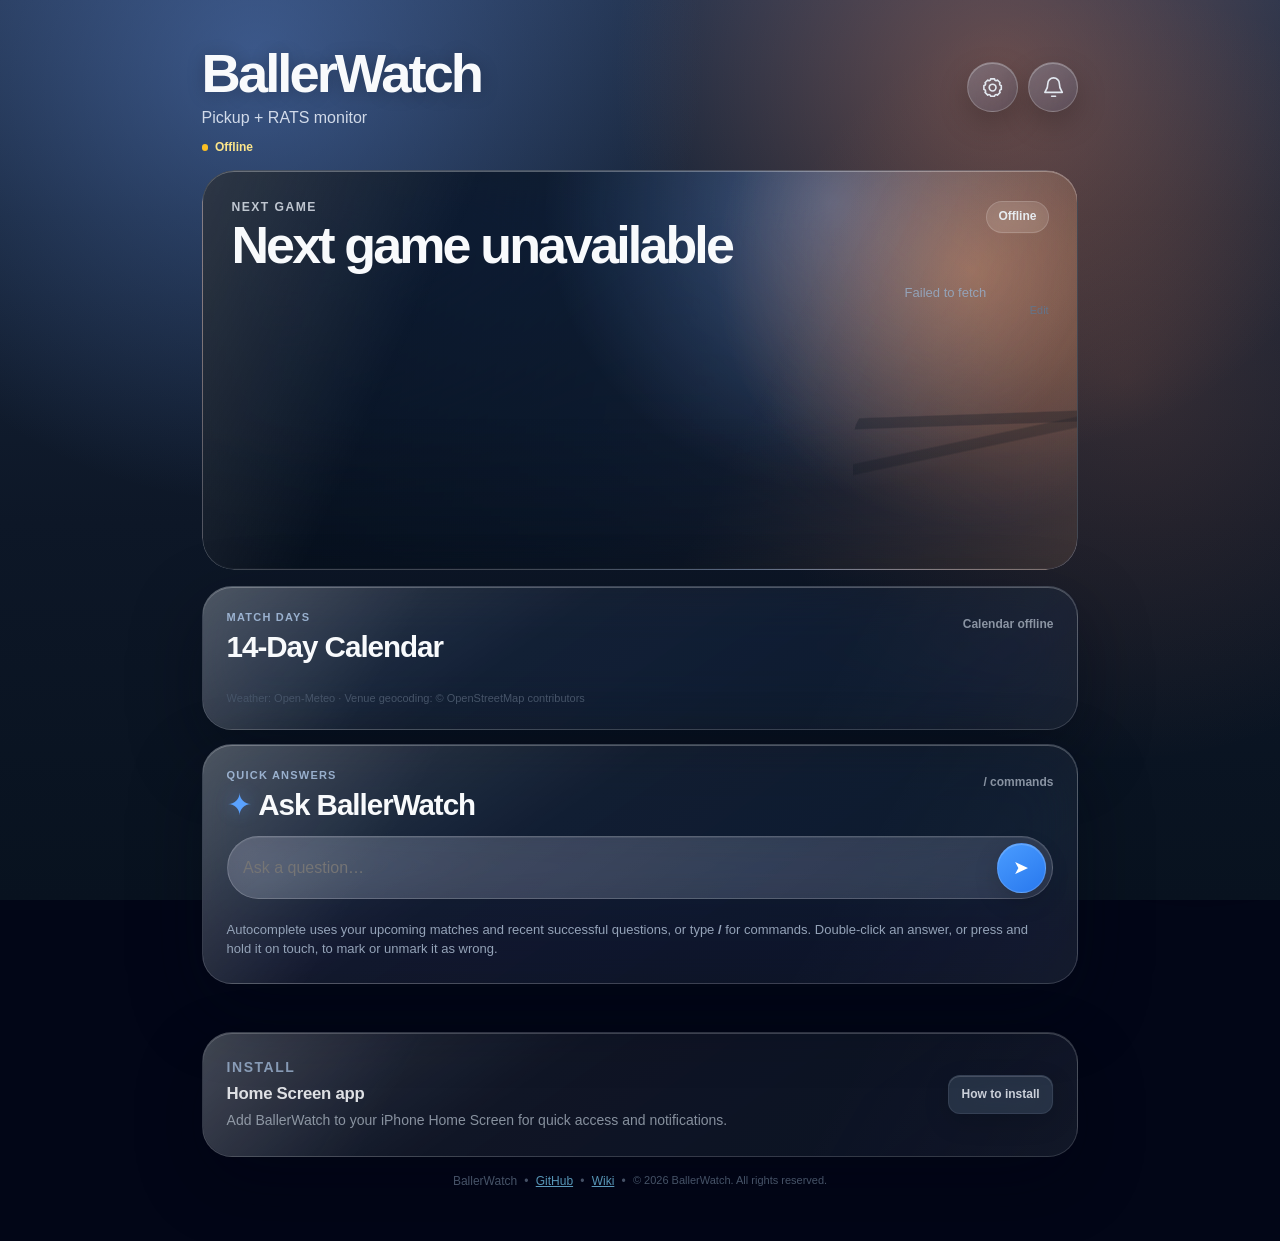
==== commit 0564a4fd: "BallerWatch 6.3.2: explicit match Edit and local reset" ====
--- a/docs/index.html
+++ b/docs/index.html
@@ -88,7 +88,10 @@
             <button class="secondary" id="next-game-share" type="button">Share</button>
           </div>
           <p class="hint" id="next-game-hint"></p>
-          <p class="match-update-credit" id="next-game-updated"></p>
+          <div class="match-card-footer">
+            <p class="match-update-credit" id="next-game-updated"></p>
+            <button class="match-edit-link" id="next-game-edit" type="button">Edit</button>
+          </div>
         </div>
       </section>
     </div>
@@ -145,8 +148,7 @@
         <button class="secondary compact-button" id="install-help" type="button">How to install</button>
       </section>
       <div class="footer-links">
-        <button id="version" class="version-trigger" type="button"
-          aria-label="BallerWatch version. Double-tap on touch or double-click on desktop to edit the selected match.">BallerWatch</button>
+        <span id="version">BallerWatch</span>
         <span>•</span>
         <a href="https://github.com/vudh1/ballerwatch">GitHub</a>
         <span>•</span>
@@ -266,6 +268,21 @@
           <p class="hint" id="user-create-status"></p>
         </section>
 
+        <section id="release-management" hidden>
+          <div class="settings-divider"></div>
+          <h3 class="settings-subheading">App update</h3>
+          <div class="release-status-row">
+            <div>
+              <strong id="release-version-summary">Checking versions…</strong>
+              <span id="release-title-summary"></span>
+            </div>
+            <button id="promote-release" type="button" disabled>Checking…</button>
+          </div>
+          <p class="hint" id="promote-release-status">
+            Uses the existing validated production-promotion workflow. No GitHub token is exposed to the app.
+          </p>
+        </section>
+
         <div class="settings-divider"></div>
         <form id="owner-password-form" class="settings-form">
           <label for="owner-password-new">User sign-in password</label>
@@ -284,7 +301,7 @@
     </div>
   </dialog>
 
-  <dialog id="match-override-dialog" class="settings-dialog">
+  <dialog id="match-override-dialog" class="match-override-dialog">
     <div class="dialog-shell match-override-shell">
       <div class="section-heading">
         <div>
@@ -317,10 +334,10 @@
           placeholder="Field or venue">
 
         <div class="match-override-actions">
-          <button class="subtle-action subtle-danger" id="match-override-reset"
+          <button class="secondary" id="match-override-reset"
             type="button">Reset to source</button>
           <button class="secondary" id="match-override-cancel" type="button">Cancel</button>
-          <button type="submit">Save override</button>
+          <button type="submit">Save</button>
         </div>
       </form>
       <p class="hint" id="match-override-status"></p>
--- a/docs/styles.css
+++ b/docs/styles.css
@@ -3247,33 +3247,80 @@
 
 
 /* v6.2 hidden administrator match override editor */
-#version.version-trigger {
+.next-game-card {
+  cursor: default;
+}
+
+.match-card-footer {
+  display: flex;
+  align-items: baseline;
+  justify-content: space-between;
+  gap: 0.75rem;
+  min-height: 1.1rem;
+}
+
+.match-card-footer .match-update-credit {
+  margin: 0;
+  min-width: 0;
+}
+
+.match-edit-link {
   appearance: none;
   -webkit-appearance: none;
+  flex: 0 0 auto;
   border: 0;
-  padding: 0;
+  padding: 0.1rem 0;
   margin: 0;
   background: transparent;
-  color: inherit;
+  color: #64748b;
   font: inherit;
-  line-height: inherit;
-  user-select: none;
-  -webkit-user-select: none;
-  -webkit-touch-callout: none;
-  touch-action: manipulation;
+  font-size: 0.68rem;
+  line-height: 1;
+  text-decoration: none;
   cursor: pointer;
 }
 
-.next-game-card {
-  cursor: default;
-  user-select: none;
-  -webkit-user-select: none;
-  -webkit-touch-callout: none;
-  touch-action: manipulation;
+.match-edit-link:hover,
+.match-edit-link:focus-visible {
+  color: #cbd5e1;
+  text-decoration: underline;
+  text-underline-offset: 0.16rem;
+}
+
+.match-override-dialog {
+  width: min(34rem, calc(100vw - 1.25rem));
+  max-width: min(34rem, calc(100vw - 1.25rem));
+  max-height: min(86dvh, 44rem);
+  margin: auto;
+  padding: 0;
+  overflow: hidden auto;
+  box-sizing: border-box;
+}
+
+.match-override-dialog::backdrop {
+  background: rgba(4, 10, 20, 0.20);
+  -webkit-backdrop-filter: blur(3px);
+  backdrop-filter: blur(3px);
 }
 
 .match-override-shell {
-  max-width: 34rem;
+  width: 100%;
+  max-width: none;
+  margin: 0;
+  padding: clamp(1rem, 4vw, 1.25rem);
+  box-sizing: border-box;
+}
+
+.match-override-form,
+.match-override-time-grid,
+.match-override-time-grid > div {
+  min-width: 0;
+}
+
+.match-override-form input {
+  width: 100%;
+  min-width: 0;
+  box-sizing: border-box;
 }
 
 .match-override-time-grid {
@@ -3289,16 +3336,23 @@
 
 .match-override-actions {
   display: grid;
-  grid-template-columns: minmax(0, 1.2fr) auto minmax(0, 1fr);
+  grid-template-columns: repeat(3, minmax(0, 1fr));
   gap: 0.55rem;
   align-items: center;
 }
 
 .match-override-actions button {
+  width: 100%;
   min-width: 0;
+  min-height: 2.75rem;
 }
 
 @media (max-width: 560px) {
+  .match-override-dialog {
+    width: calc(100vw - 0.75rem);
+    max-width: calc(100vw - 0.75rem);
+  }
+
   .match-override-time-grid {
     grid-template-columns: 1fr;
   }
@@ -3307,3 +3361,43 @@
     grid-template-columns: 1fr;
   }
 }
+
+
+/* v6.3.2 in-app production promotion */
+.release-status-row {
+  display: grid;
+  grid-template-columns: minmax(0, 1fr) auto;
+  align-items: center;
+  gap: 0.8rem;
+}
+
+.release-status-row > div {
+  min-width: 0;
+  display: grid;
+  gap: 0.18rem;
+}
+
+.release-status-row strong {
+  color: #e2e8f0;
+  font-size: 0.82rem;
+}
+
+.release-status-row span {
+  color: #64748b;
+  font-size: 0.72rem;
+  overflow-wrap: anywhere;
+}
+
+.release-status-row button {
+  white-space: nowrap;
+}
+
+@media (max-width: 560px) {
+  .release-status-row {
+    grid-template-columns: 1fr;
+  }
+
+  .release-status-row button {
+    width: 100%;
+  }
+}
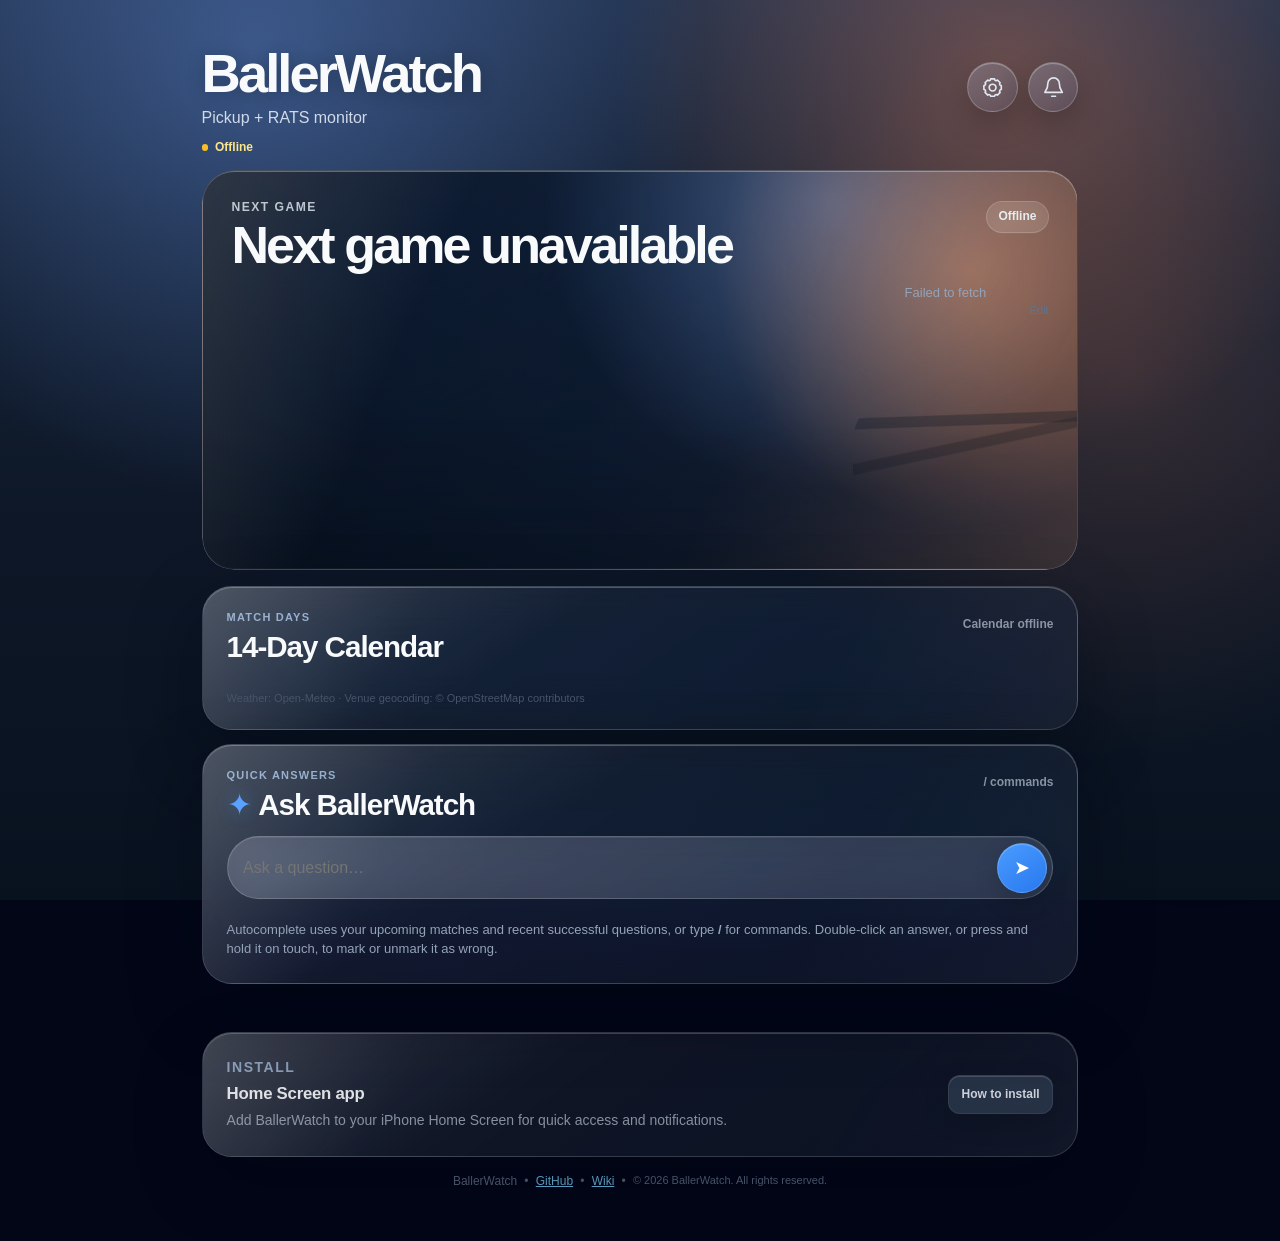
==== commit 6ee6dbbd: "BallerWatch 6.3.3: explicit match Edit and local reset" ====
--- a/docs/index.html
+++ b/docs/index.html
@@ -11,17 +11,17 @@
   <meta name="apple-mobile-web-app-status-bar-style" content="black-translucent">
   <meta name="apple-mobile-web-app-title" content="BallerWatch">
   <title>BallerWatch</title>
-  <link rel="manifest" href="./manifest.webmanifest?v=6.3.2">
-  <link rel="icon" href="./icon.svg?v=6.3.2" type="image/svg+xml">
-  <link rel="apple-touch-icon" sizes="180x180" href="./apple-touch-icon.png?v=6.3.2">
-  <link rel="stylesheet" href="./styles.css?v=6.3.2">
+  <link rel="manifest" href="./manifest.webmanifest?v=6.3.3">
+  <link rel="icon" href="./icon.svg?v=6.3.3" type="image/svg+xml">
+  <link rel="apple-touch-icon" sizes="180x180" href="./apple-touch-icon.png?v=6.3.3">
+  <link rel="stylesheet" href="./styles.css?v=6.3.3">
 </head>
 <body>
   <div class="status-bar-glass" aria-hidden="true"></div>
   <main class="shell">
     <header class="hero">
       <div class="brand-lockup">
-        <div class="brand-mark" aria-hidden="true"><img class="brand-icon" src="./icon.svg?v=6.3.2" alt=""></div>
+        <div class="brand-mark" aria-hidden="true"><img class="brand-icon" src="./icon.svg?v=6.3.3" alt=""></div>
         <div>
           <p class="eyebrow">SOCCER AT A GLANCE</p>
           <h1>BallerWatch</h1>
@@ -360,6 +360,6 @@
     </form>
   </dialog>
 
-  <script type="module" src="./app.js?v=6.3.2"></script>
+  <script type="module" src="./app.js?v=6.3.3"></script>
 </body>
 </html>
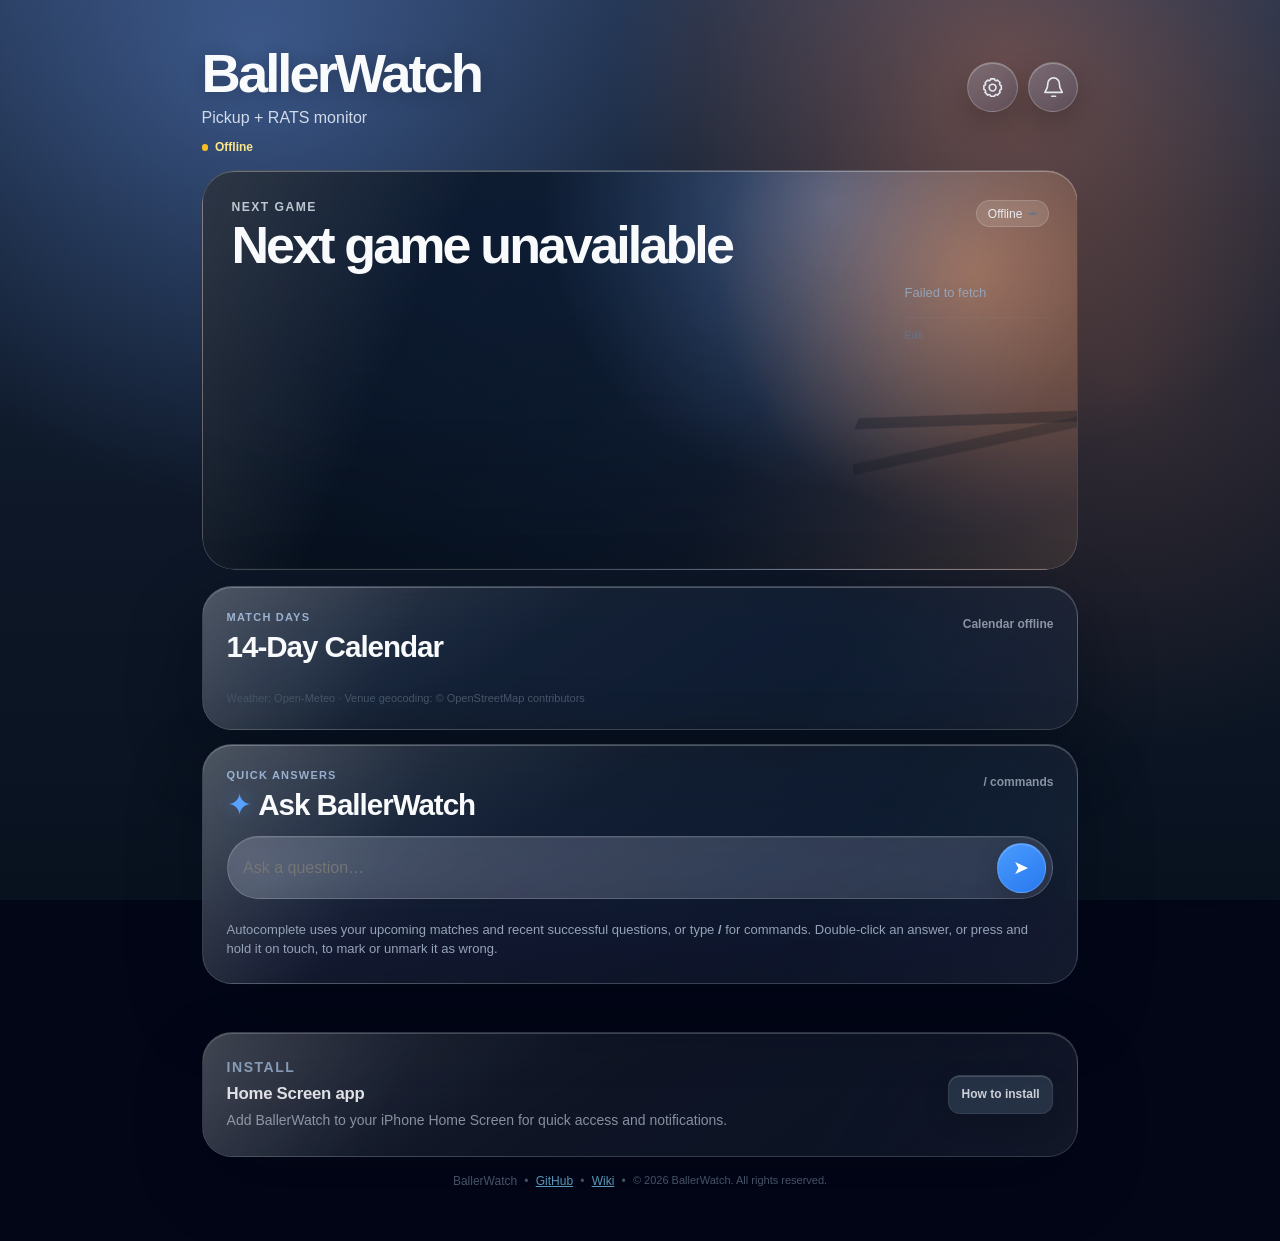
==== commit c57a46fc: "BallerWatch 6.4.0: match actions and weather repair" ====
--- a/docs/index.html
+++ b/docs/index.html
@@ -11,17 +11,17 @@
   <meta name="apple-mobile-web-app-status-bar-style" content="black-translucent">
   <meta name="apple-mobile-web-app-title" content="BallerWatch">
   <title>BallerWatch</title>
-  <link rel="manifest" href="./manifest.webmanifest?v=6.3.3">
-  <link rel="icon" href="./icon.svg?v=6.3.3" type="image/svg+xml">
-  <link rel="apple-touch-icon" sizes="180x180" href="./apple-touch-icon.png?v=6.3.3">
-  <link rel="stylesheet" href="./styles.css?v=6.3.3">
+  <link rel="manifest" href="./manifest.webmanifest?v=6.4.0">
+  <link rel="icon" href="./icon.svg?v=6.4.0" type="image/svg+xml">
+  <link rel="apple-touch-icon" sizes="180x180" href="./apple-touch-icon.png?v=6.4.0">
+  <link rel="stylesheet" href="./styles.css?v=6.4.0">
 </head>
 <body>
   <div class="status-bar-glass" aria-hidden="true"></div>
   <main class="shell">
     <header class="hero">
       <div class="brand-lockup">
-        <div class="brand-mark" aria-hidden="true"><img class="brand-icon" src="./icon.svg?v=6.3.3" alt=""></div>
+        <div class="brand-mark" aria-hidden="true"><img class="brand-icon" src="./icon.svg?v=6.4.0" alt=""></div>
         <div>
           <p class="eyebrow">SOCCER AT A GLANCE</p>
           <h1>BallerWatch</h1>
@@ -67,7 +67,18 @@
               <p class="eyebrow" id="spotlight-label">NEXT GAME</p>
               <h2 id="next-game-title">Loading…</h2>
             </div>
-            <span class="status-dot" id="next-game-type">Upcoming</span>
+            <div class="match-card-menu-wrap">
+              <button class="status-dot match-card-menu-trigger" id="next-game-menu-trigger"
+                type="button" aria-haspopup="menu" aria-expanded="false">
+                <span id="next-game-type">Upcoming</span>
+                <span class="match-card-menu-glyph" aria-hidden="true">•••</span>
+              </button>
+              <div class="match-card-menu" id="next-game-menu" role="menu" hidden>
+                <button id="next-game-menu-edit" type="button" role="menuitem">Edit</button>
+                <button class="match-card-menu-delete" id="next-game-menu-delete"
+                  type="button" role="menuitem">Delete</button>
+              </div>
+            </div>
           </div>
           <p class="next-game-meta" id="next-game-meta"></p>
           <p class="next-game-location muted" id="next-game-location"></p>
@@ -89,8 +100,8 @@
           </div>
           <p class="hint" id="next-game-hint"></p>
           <div class="match-card-footer">
+            <button class="match-edit-link" id="next-game-edit" type="button">Edit</button>
             <p class="match-update-credit" id="next-game-updated"></p>
-            <button class="match-edit-link" id="next-game-edit" type="button">Edit</button>
           </div>
         </div>
       </section>
@@ -268,6 +279,13 @@
           <p class="hint" id="user-create-status"></p>
         </section>
 
+        <section id="deleted-match-management" hidden>
+          <div class="settings-divider"></div>
+          <h3 class="settings-subheading">Deleted matches</h3>
+          <div class="deleted-match-list" id="deleted-match-list"></div>
+          <p class="hint">Delete only hides a match from BallerWatch. The RSVP/RATS source and Google Calendar are not deleted.</p>
+        </section>
+
         <section id="release-management" hidden>
           <div class="settings-divider"></div>
           <h3 class="settings-subheading">App update</h3>
@@ -360,6 +378,6 @@
     </form>
   </dialog>
 
-  <script type="module" src="./app.js?v=6.3.3"></script>
+  <script type="module" src="./app.js?v=6.4.0"></script>
 </body>
 </html>
--- a/docs/styles.css
+++ b/docs/styles.css
@@ -3401,3 +3401,130 @@
     width: 100%;
   }
 }
+
+
+/* v6.4 match-card menu, reversible delete, and quieter freshness footer */
+.match-card-menu-wrap {
+  position: relative;
+  flex: 0 0 auto;
+}
+
+.match-card-menu-trigger.status-dot {
+  appearance: none;
+  -webkit-appearance: none;
+  display: inline-flex;
+  align-items: center;
+  gap: 0.38rem;
+  margin: 0;
+  cursor: pointer;
+  font: inherit;
+  font-size: 0.75rem;
+  line-height: 1;
+}
+
+.match-card-menu-glyph {
+  color: #64748b;
+  font-size: 0.62rem;
+  letter-spacing: -0.08em;
+}
+
+.match-card-menu {
+  position: absolute;
+  z-index: 30;
+  top: calc(100% + 0.38rem);
+  right: 0;
+  display: grid;
+  min-width: 8.5rem;
+  padding: 0.32rem;
+  border: 1px solid rgba(148, 163, 184, 0.18);
+  border-radius: 12px;
+  background: rgba(8, 18, 31, 0.98);
+  box-shadow: 0 16px 36px rgba(0, 0, 0, 0.38);
+}
+
+.match-card-menu[hidden] {
+  display: none;
+}
+
+.match-card-menu button {
+  width: 100%;
+  min-height: 2.3rem;
+  padding: 0.52rem 0.68rem;
+  border: 0;
+  border-radius: 9px;
+  color: #cbd5e1;
+  background: transparent;
+  text-align: left;
+  font-size: 0.78rem;
+  font-weight: 650;
+}
+
+.match-card-menu button:hover,
+.match-card-menu button:focus-visible {
+  background: rgba(148, 163, 184, 0.10);
+  color: #f8fafc;
+}
+
+.match-card-menu .match-card-menu-delete {
+  color: #fca5a5;
+}
+
+.match-card-footer {
+  display: grid;
+  grid-template-columns: 1fr;
+  gap: 0.42rem;
+  align-items: start;
+  margin-top: 0.9rem;
+  padding-top: 0.6rem;
+  border-top: 1px solid rgba(148, 163, 184, 0.08);
+}
+
+.match-card-footer .match-edit-link {
+  justify-self: start;
+}
+
+.match-card-footer .match-update-credit {
+  justify-self: end;
+  margin: 0;
+  color: #475569;
+  font-size: 0.60rem;
+  line-height: 1.15;
+  opacity: 0.78;
+  letter-spacing: 0.015em;
+  text-align: right;
+}
+
+.deleted-match-list {
+  display: grid;
+  gap: 0.45rem;
+  margin-top: 0.65rem;
+}
+
+.deleted-match-row {
+  display: flex;
+  align-items: center;
+  justify-content: space-between;
+  gap: 0.75rem;
+  padding: 0.68rem 0.75rem;
+  border-radius: 13px;
+  border: 1px solid rgba(148, 163, 184, 0.12);
+  background: rgba(15, 23, 42, 0.38);
+}
+
+.deleted-match-meta {
+  min-width: 0;
+  display: grid;
+  gap: 0.15rem;
+}
+
+.deleted-match-meta strong {
+  color: #dbeafe;
+  font-size: 0.78rem;
+  overflow-wrap: anywhere;
+}
+
+.deleted-match-meta span {
+  color: #64748b;
+  font-size: 0.64rem;
+  overflow-wrap: anywhere;
+}
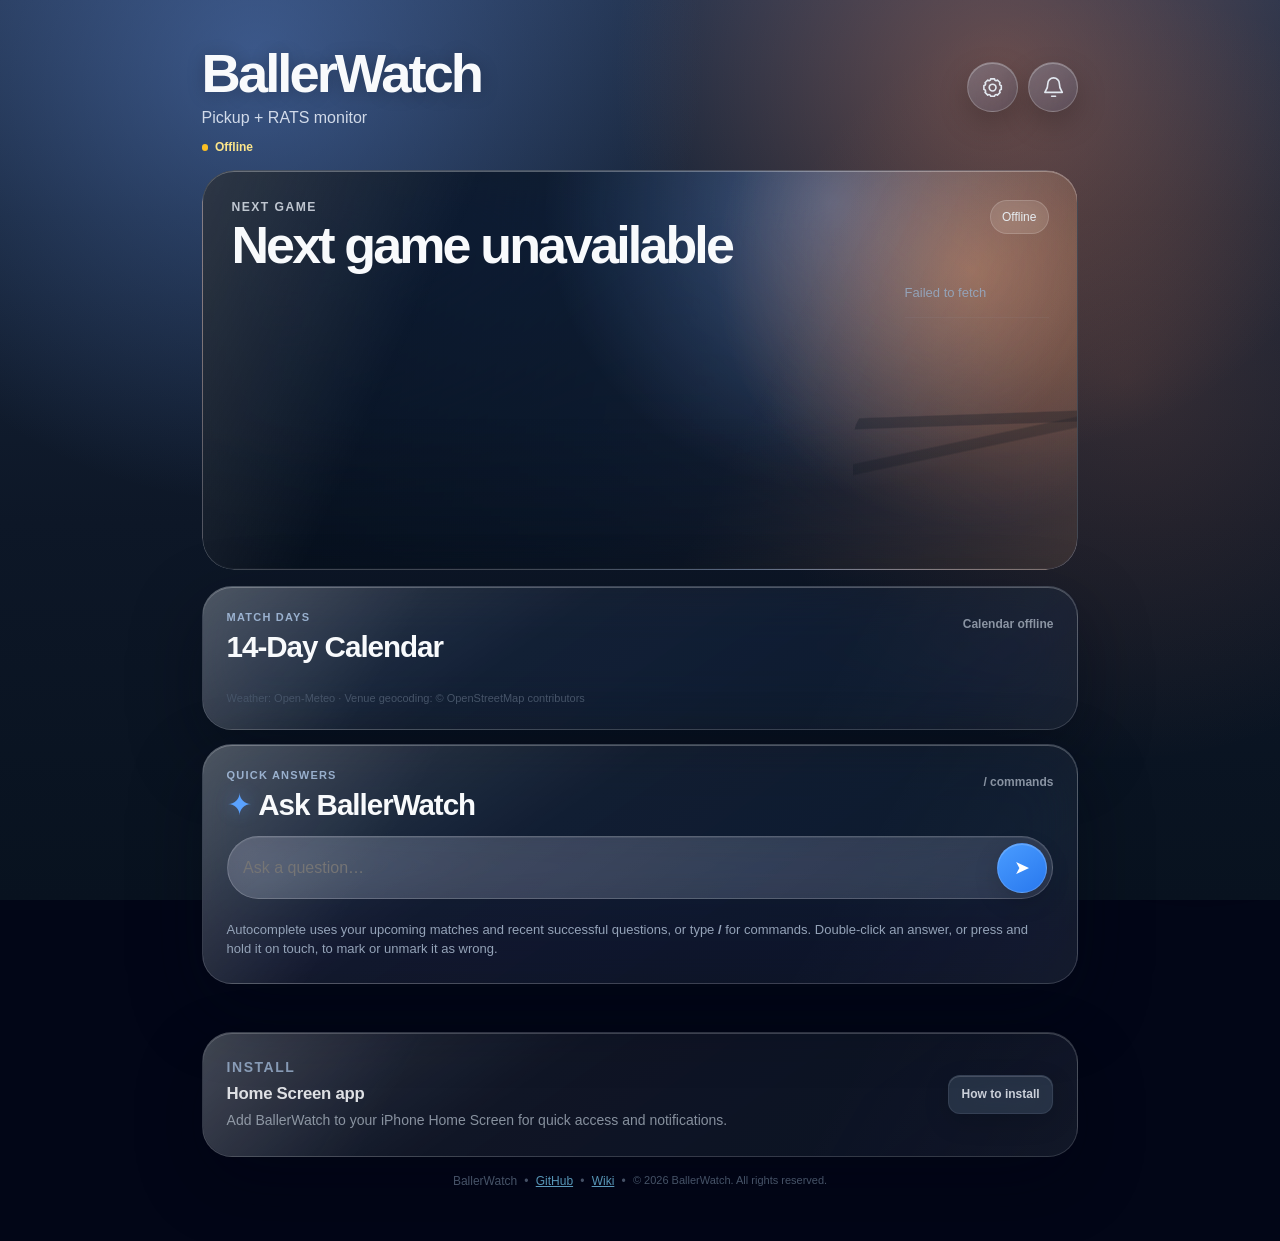
==== commit e4d56529: "BallerWatch 6.4.1: touch-safe match actions and weather refresh" ====
--- a/docs/index.html
+++ b/docs/index.html
@@ -11,17 +11,17 @@
   <meta name="apple-mobile-web-app-status-bar-style" content="black-translucent">
   <meta name="apple-mobile-web-app-title" content="BallerWatch">
   <title>BallerWatch</title>
-  <link rel="manifest" href="./manifest.webmanifest?v=6.4.0">
-  <link rel="icon" href="./icon.svg?v=6.4.0" type="image/svg+xml">
-  <link rel="apple-touch-icon" sizes="180x180" href="./apple-touch-icon.png?v=6.4.0">
-  <link rel="stylesheet" href="./styles.css?v=6.4.0">
+  <link rel="manifest" href="./manifest.webmanifest?v=6.4.1">
+  <link rel="icon" href="./icon.svg?v=6.4.1" type="image/svg+xml">
+  <link rel="apple-touch-icon" sizes="180x180" href="./apple-touch-icon.png?v=6.4.1">
+  <link rel="stylesheet" href="./styles.css?v=6.4.1">
 </head>
 <body>
   <div class="status-bar-glass" aria-hidden="true"></div>
   <main class="shell">
     <header class="hero">
       <div class="brand-lockup">
-        <div class="brand-mark" aria-hidden="true"><img class="brand-icon" src="./icon.svg?v=6.4.0" alt=""></div>
+        <div class="brand-mark" aria-hidden="true"><img class="brand-icon" src="./icon.svg?v=6.4.1" alt=""></div>
         <div>
           <p class="eyebrow">SOCCER AT A GLANCE</p>
           <h1>BallerWatch</h1>
@@ -69,15 +69,22 @@
             </div>
             <div class="match-card-menu-wrap">
               <button class="status-dot match-card-menu-trigger" id="next-game-menu-trigger"
-                type="button" aria-haspopup="menu" aria-expanded="false">
+                type="button" aria-haspopup="dialog" aria-expanded="false">
                 <span id="next-game-type">Upcoming</span>
-                <span class="match-card-menu-glyph" aria-hidden="true">•••</span>
               </button>
-              <div class="match-card-menu" id="next-game-menu" role="menu" hidden>
-                <button id="next-game-menu-edit" type="button" role="menuitem">Edit</button>
-                <button class="match-card-menu-delete" id="next-game-menu-delete"
-                  type="button" role="menuitem">Delete</button>
-              </div>
+              <dialog class="match-card-action-dialog" id="next-game-menu"
+                aria-labelledby="next-game-menu-title">
+                <div class="match-card-action-shell">
+                  <p class="eyebrow">MATCH</p>
+                  <h3 id="next-game-menu-title">Match actions</h3>
+                  <div class="match-card-action-buttons">
+                    <button id="next-game-menu-edit" type="button">Edit</button>
+                    <button class="match-card-menu-delete" id="next-game-menu-delete"
+                      type="button">Delete</button>
+                    <button class="secondary" id="next-game-menu-cancel" type="button">Cancel</button>
+                  </div>
+                </div>
+              </dialog>
             </div>
           </div>
           <p class="next-game-meta" id="next-game-meta"></p>
@@ -100,7 +107,6 @@
           </div>
           <p class="hint" id="next-game-hint"></p>
           <div class="match-card-footer">
-            <button class="match-edit-link" id="next-game-edit" type="button">Edit</button>
             <p class="match-update-credit" id="next-game-updated"></p>
           </div>
         </div>
@@ -353,7 +359,7 @@
 
         <div class="match-override-actions">
           <button class="secondary" id="match-override-reset"
-            type="button">Reset to source</button>
+            type="button">Reset</button>
           <button class="secondary" id="match-override-cancel" type="button">Cancel</button>
           <button type="submit">Save</button>
         </div>
@@ -378,6 +384,6 @@
     </form>
   </dialog>
 
-  <script type="module" src="./app.js?v=6.4.0"></script>
+  <script type="module" src="./app.js?v=6.4.1"></script>
 </body>
 </html>
--- a/docs/styles.css
+++ b/docs/styles.css
@@ -3264,29 +3264,6 @@
   min-width: 0;
 }
 
-.match-edit-link {
-  appearance: none;
-  -webkit-appearance: none;
-  flex: 0 0 auto;
-  border: 0;
-  padding: 0.1rem 0;
-  margin: 0;
-  background: transparent;
-  color: #64748b;
-  font: inherit;
-  font-size: 0.68rem;
-  line-height: 1;
-  text-decoration: none;
-  cursor: pointer;
-}
-
-.match-edit-link:hover,
-.match-edit-link:focus-visible {
-  color: #cbd5e1;
-  text-decoration: underline;
-  text-underline-offset: 0.16rem;
-}
-
 .match-override-dialog {
   width: min(34rem, calc(100vw - 1.25rem));
   max-width: min(34rem, calc(100vw - 1.25rem));
@@ -3403,93 +3380,93 @@
 }
 
 
-/* v6.4 match-card menu, reversible delete, and quieter freshness footer */
+/* v6.4.1 touch-safe match actions and quieter freshness footer */
 .match-card-menu-wrap {
   position: relative;
   flex: 0 0 auto;
+  z-index: 8;
 }
 
 .match-card-menu-trigger.status-dot {
   appearance: none;
   -webkit-appearance: none;
+  position: relative;
+  z-index: 9;
   display: inline-flex;
   align-items: center;
-  gap: 0.38rem;
+  justify-content: center;
+  min-height: 2.15rem;
   margin: 0;
   cursor: pointer;
   font: inherit;
   font-size: 0.75rem;
   line-height: 1;
-}
-
-.match-card-menu-glyph {
-  color: #64748b;
-  font-size: 0.62rem;
-  letter-spacing: -0.08em;
-}
-
-.match-card-menu {
-  position: absolute;
-  z-index: 30;
-  top: calc(100% + 0.38rem);
-  right: 0;
+  touch-action: manipulation;
+  -webkit-touch-callout: none;
+  user-select: none;
+  -webkit-user-select: none;
+}
+
+.match-card-action-dialog {
+  width: min(20rem, calc(100vw - 1.5rem));
+  max-width: min(20rem, calc(100vw - 1.5rem));
+  margin: auto;
+  padding: 0;
+  border: 1px solid rgba(148, 163, 184, 0.20);
+  border-radius: 20px;
+  color: #e2e8f0;
+  background:
+    linear-gradient(145deg, rgba(255, 255, 255, 0.10), rgba(255, 255, 255, 0.02)),
+    rgba(8, 18, 31, 0.97);
+  box-shadow: 0 22px 60px rgba(0, 0, 0, 0.46);
+  -webkit-backdrop-filter: blur(26px) saturate(170%);
+  backdrop-filter: blur(26px) saturate(170%);
+}
+
+.match-card-action-dialog::backdrop {
+  background: rgba(2, 6, 23, 0.34);
+  -webkit-backdrop-filter: blur(2px);
+  backdrop-filter: blur(2px);
+}
+
+.match-card-action-shell {
+  padding: 1rem;
+}
+
+.match-card-action-shell h3 {
+  margin: 0 0 0.85rem;
+  font-size: 1rem;
+}
+
+.match-card-action-buttons {
   display: grid;
-  min-width: 8.5rem;
-  padding: 0.32rem;
-  border: 1px solid rgba(148, 163, 184, 0.18);
-  border-radius: 12px;
-  background: rgba(8, 18, 31, 0.98);
-  box-shadow: 0 16px 36px rgba(0, 0, 0, 0.38);
-}
-
-.match-card-menu[hidden] {
-  display: none;
-}
-
-.match-card-menu button {
+  gap: 0.55rem;
+}
+
+.match-card-action-buttons button {
   width: 100%;
-  min-height: 2.3rem;
-  padding: 0.52rem 0.68rem;
-  border: 0;
-  border-radius: 9px;
-  color: #cbd5e1;
-  background: transparent;
-  text-align: left;
-  font-size: 0.78rem;
-  font-weight: 650;
-}
-
-.match-card-menu button:hover,
-.match-card-menu button:focus-visible {
-  background: rgba(148, 163, 184, 0.10);
-  color: #f8fafc;
-}
-
-.match-card-menu .match-card-menu-delete {
-  color: #fca5a5;
+  min-height: 2.75rem;
+}
+
+.match-card-action-buttons .match-card-menu-delete {
+  color: #fecaca;
+  border-color: rgba(248, 113, 113, 0.24);
+  background: rgba(127, 29, 29, 0.20);
 }
 
 .match-card-footer {
-  display: grid;
-  grid-template-columns: 1fr;
-  gap: 0.42rem;
-  align-items: start;
+  display: block;
   margin-top: 0.9rem;
   padding-top: 0.6rem;
   border-top: 1px solid rgba(148, 163, 184, 0.08);
 }
 
-.match-card-footer .match-edit-link {
-  justify-self: start;
-}
-
 .match-card-footer .match-update-credit {
-  justify-self: end;
   margin: 0;
   color: #475569;
   font-size: 0.60rem;
   line-height: 1.15;
-  opacity: 0.78;
+  opacity: 0.72;
   letter-spacing: 0.015em;
   text-align: right;
 }
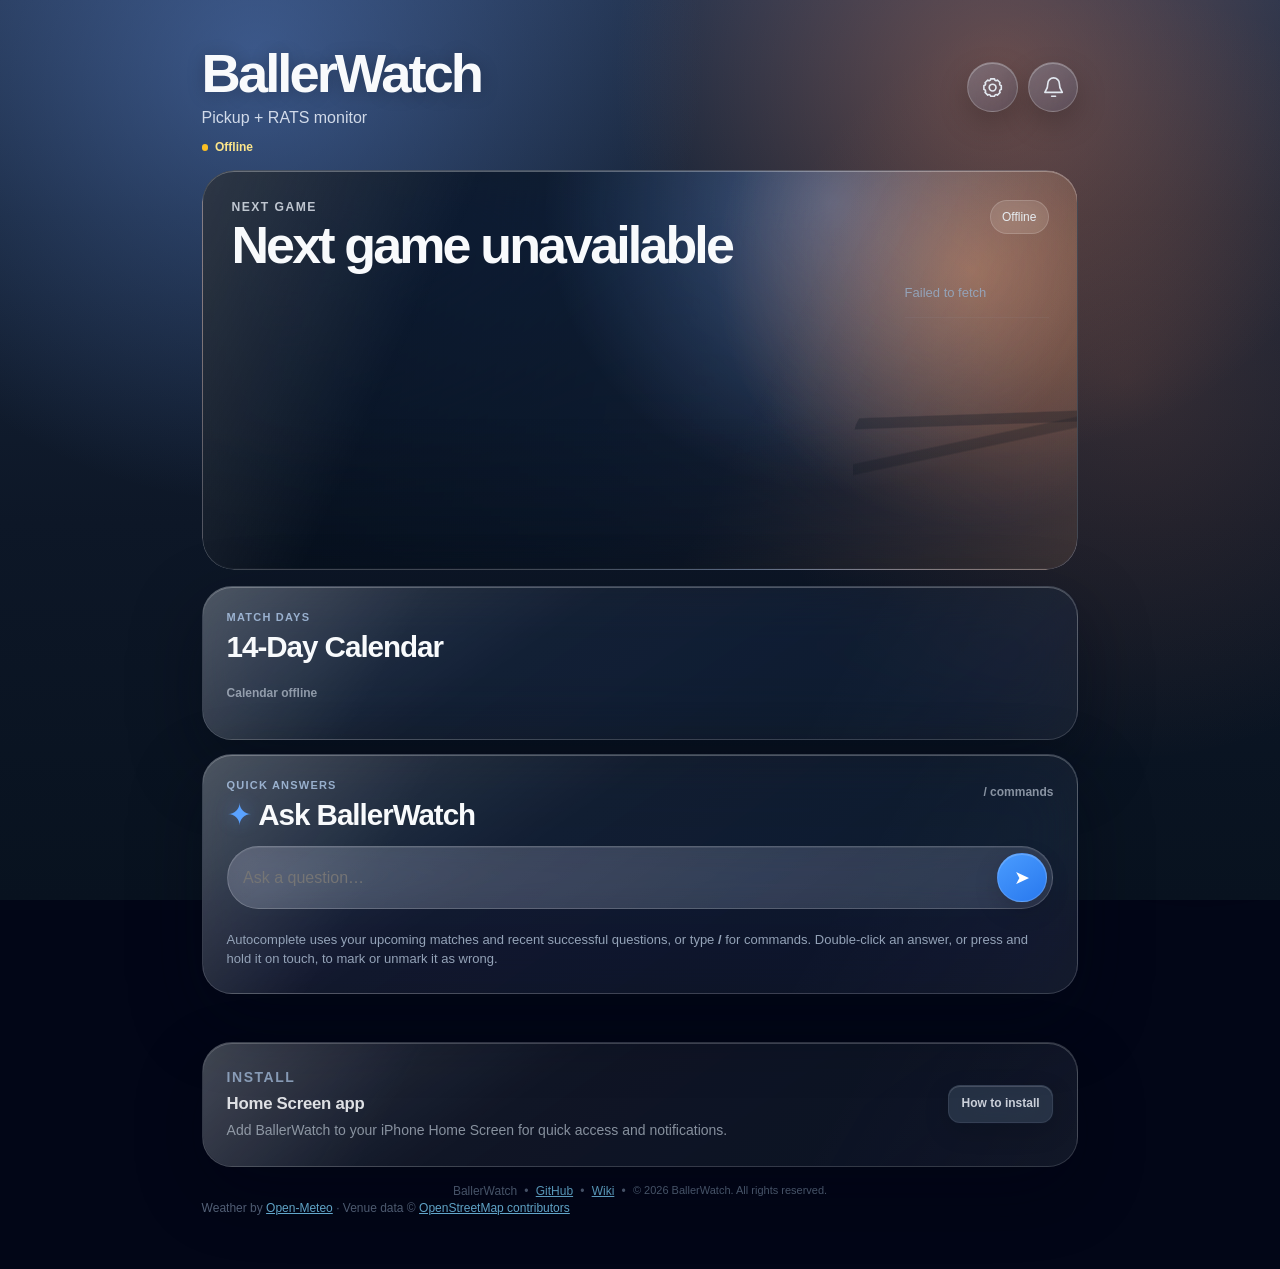
==== commit 5681e86c: "Rearrange pickup card pills and calendar freshness" ====
--- a/docs/index.html
+++ b/docs/index.html
@@ -11,17 +11,17 @@
   <meta name="apple-mobile-web-app-status-bar-style" content="black-translucent">
   <meta name="apple-mobile-web-app-title" content="BallerWatch">
   <title>BallerWatch</title>
-  <link rel="manifest" href="./manifest.webmanifest?v=6.4.1">
-  <link rel="icon" href="./icon.svg?v=6.4.1" type="image/svg+xml">
-  <link rel="apple-touch-icon" sizes="180x180" href="./apple-touch-icon.png?v=6.4.1">
-  <link rel="stylesheet" href="./styles.css?v=6.4.1">
+  <link rel="manifest" href="./manifest.webmanifest?v=6.4.3">
+  <link rel="icon" href="./icon.svg?v=6.4.3" type="image/svg+xml">
+  <link rel="apple-touch-icon" sizes="180x180" href="./apple-touch-icon.png?v=6.4.3">
+  <link rel="stylesheet" href="./styles.css?v=6.4.3">
 </head>
 <body>
   <div class="status-bar-glass" aria-hidden="true"></div>
   <main class="shell">
     <header class="hero">
       <div class="brand-lockup">
-        <div class="brand-mark" aria-hidden="true"><img class="brand-icon" src="./icon.svg?v=6.4.1" alt=""></div>
+        <div class="brand-mark" aria-hidden="true"><img class="brand-icon" src="./icon.svg?v=6.4.3" alt=""></div>
         <div>
           <p class="eyebrow">SOCCER AT A GLANCE</p>
           <h1>BallerWatch</h1>
@@ -89,6 +89,7 @@
           </div>
           <p class="next-game-meta" id="next-game-meta"></p>
           <p class="next-game-location muted" id="next-game-location"></p>
+          <div class="next-game-weather" id="next-game-weather" hidden></div>
           <div class="next-game-capacity" id="next-game-capacity" hidden>
             <div class="next-game-capacity-row">
               <span class="next-game-capacity-label" id="next-game-capacity-label"></span>
@@ -98,10 +99,9 @@
               <span class="next-game-capacity-fill" id="next-game-capacity-fill"></span>
             </div>
           </div>
-          <div class="next-game-weather" id="next-game-weather" hidden></div>
+          <a class="button-link pickup-rsvp-link next-game-rsvp-pill" id="next-game-rsvp"
+            target="_blank" rel="noopener" hidden>RSVP</a>
           <div class="button-row next-game-actions" id="next-game-actions" hidden>
-            <a class="button-link pickup-rsvp-link" id="next-game-rsvp"
-              target="_blank" rel="noopener" hidden>RSVP</a>
             <a class="button-link" id="next-game-directions" target="_blank" rel="noopener">Directions</a>
             <button class="secondary" id="next-game-share" type="button">Share</button>
           </div>
@@ -119,13 +119,10 @@
           <p class="eyebrow">MATCH DAYS</p>
           <h2 id="calendar-title">14-Day Calendar</h2>
         </div>
-        <div class="calendar-heading-actions">
-          <span class="calendar-updated" id="calendar-updated">Weather every 6h</span>
-        </div>
       </div>
       <div class="calendar-grid" id="calendar-grid" aria-label="Two-week game calendar"></div>
       <div class="calendar-game-picker" id="calendar-game-picker" hidden></div>
-      <p class="weather-credit">Weather: Open-Meteo · Venue geocoding: © OpenStreetMap contributors</p>
+      <p class="calendar-updated calendar-update-credit" id="calendar-updated">Updated pending</p>
     </section>
 
     <section class="card ask-card">
@@ -172,6 +169,11 @@
         <a href="https://github.com/vudh1/ballerwatch/wiki">Wiki</a>
         <span>•</span>
         <span class="copyright">© 2026 BallerWatch. All rights reserved.</span>
+      </div>
+      <div class="data-attribution">
+        Weather by <a href="https://open-meteo.com/">Open-Meteo</a>
+        <span>·</span>
+        Venue data © <a href="https://www.openstreetmap.org/copyright">OpenStreetMap contributors</a>
       </div>
     </footer>
   </main>
@@ -384,6 +386,6 @@
     </form>
   </dialog>
 
-  <script type="module" src="./app.js?v=6.4.1"></script>
+  <script type="module" src="./app.js?v=6.4.3"></script>
 </body>
 </html>
